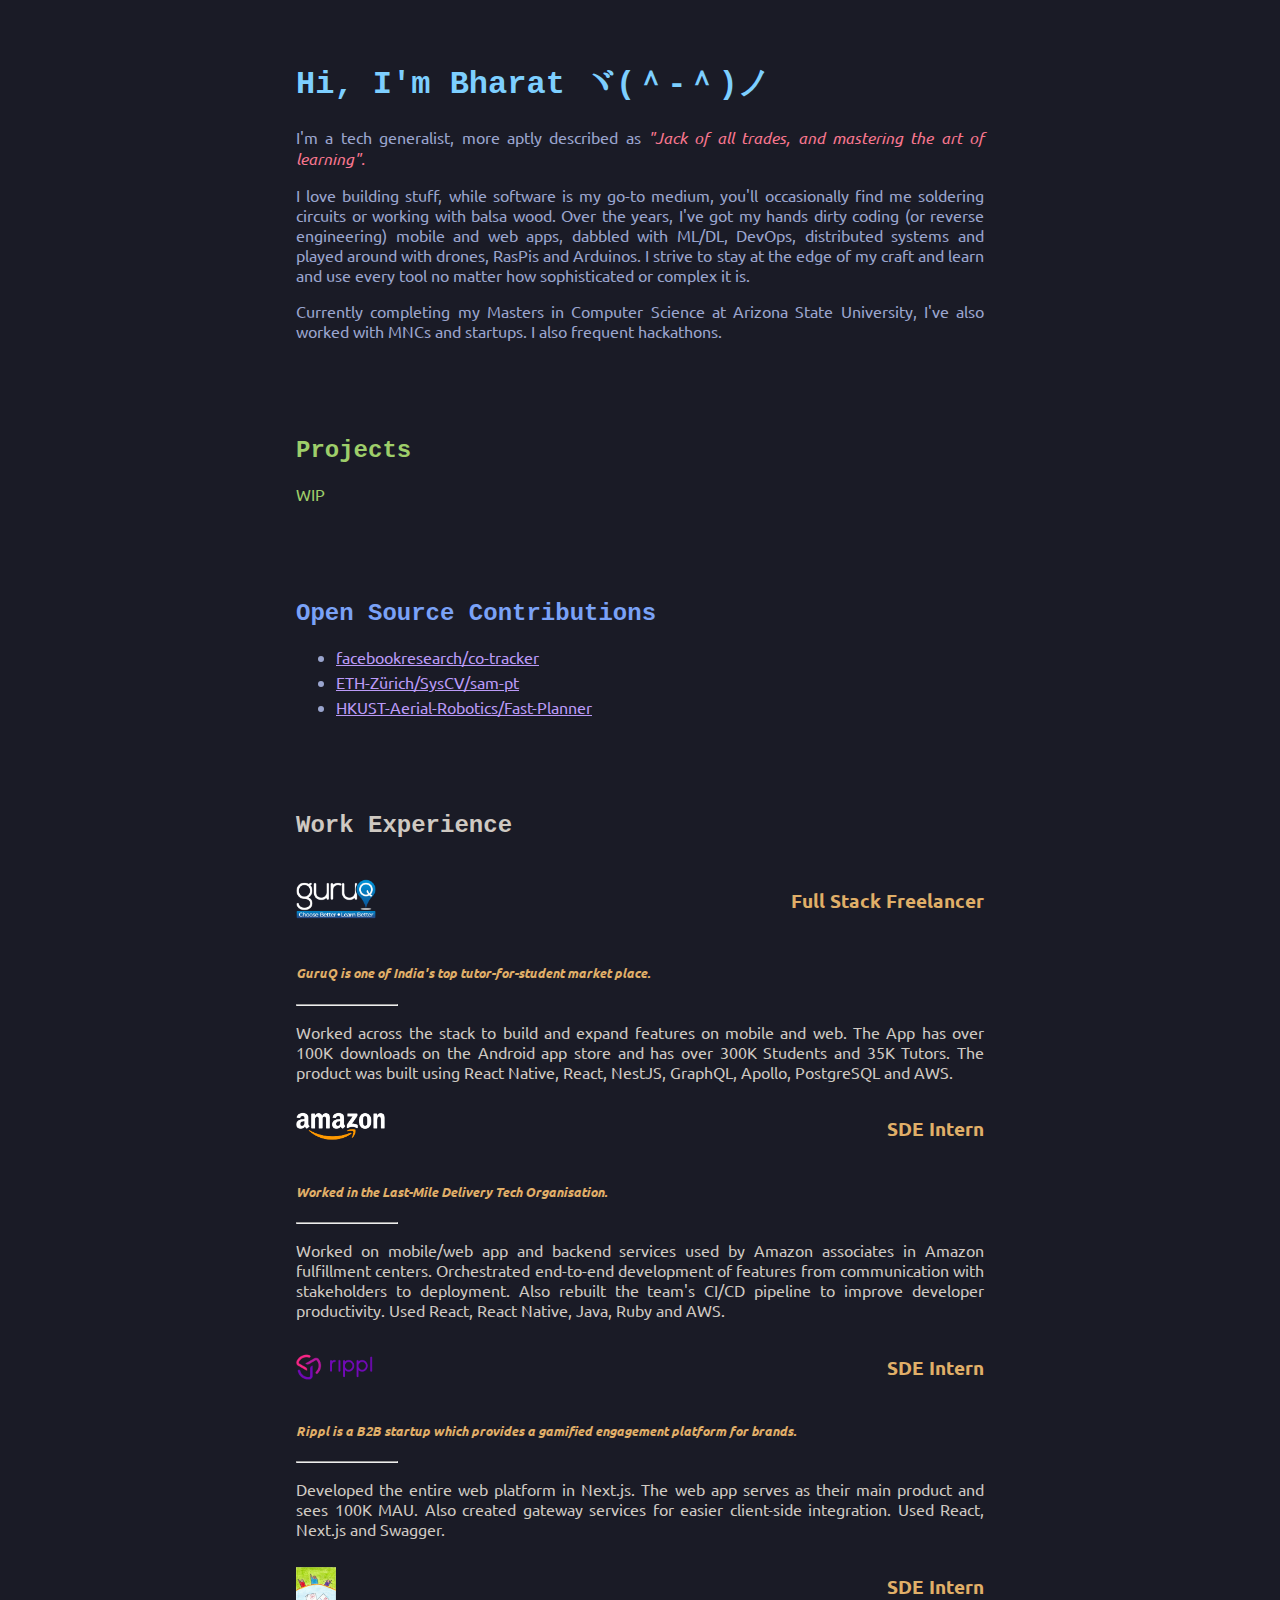
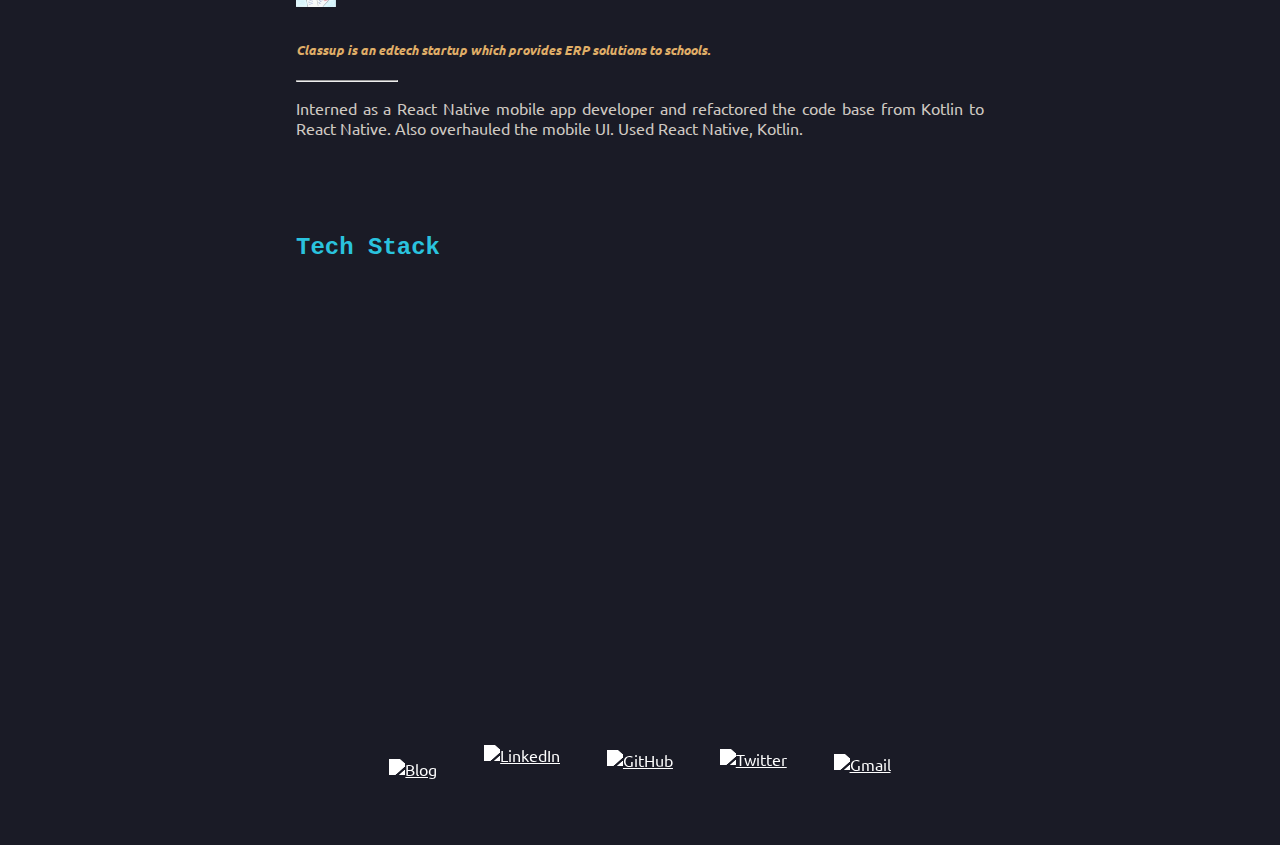
==== index.html @ 5050ff3f "typo fix and favicon" ====
<!DOCTYPE html>
<html>
<meta name="viewport" content="width=device-width, initial-scale=1">

<head>
    <title>Bharat Gupta</title>
    <link href="https://fonts.googleapis.com/css2?family=Ubuntu&display=swap" rel="stylesheet">
    <link rel="stylesheet" type="text/css" href="styles.css">
    <link rel="apple-touch-icon" sizes="180x180" href="/apple-touch-icon.png">
    <link rel="icon" type="image/png" sizes="32x32" href="/favicon-32x32.png">
    <link rel="icon" type="image/png" sizes="16x16" href="/favicon-16x16.png">
    <link rel="manifest" href="/site.webmanifest">
    <meta name="msapplication-TileColor" content="#da532c">
    <meta name="theme-color" content="#ffffff">
</head>

<body>
    <div class="section" id="introduction">
        <h1>Hi, I'm Bharat <span class="responsive-text">ヾ(＾-＾)ノ</span></h1>
        <p>I'm a tech generalist, more aptly described as <em id="quote">"Jack of all trades, and mastering the art of
                learning".</em></p>
        <p>I love building stuff, while software is my go-to medium, you'll occasionally find me soldering circuits or
            working with balsa wood.
            Over the years, I've got my hands dirty coding (or reverse engineering) mobile and web apps, dabbled with
            ML/DL, DevOps, distributed systems and played around with drones, RasPis and Arduinos.
            I strive to stay at the edge of my craft and learn and use every tool no matter how sophisticated or complex
            it is.</p>

        <p>Currently completing my Masters in Computer Science at Arizona State University, I've also worked with MNCs
            and startups. I also frequent hackathons.</p>
    </div>

    <div class="section" id="projects">
        <h2>Projects</h2>
        <!-- Project items here -->
        <p>WIP</p>
        <!-- <section>
            <div class="cards-wrapper">
                <div class="card">MealShare</div>
                <div class="card">Distributed CDN</div>
                <div class="card">Drone Mapping and species Idenitifcation</div>
                <div class="card">C19</div>
                <div class="card">AeroD Website</div>
            </div>
        </section> -->
    </div>

    <div class="section" id="open-source">
        <h2>Open Source Contributions</h2>
        <ul>
            <li><a href="https://github.com/facebookresearch/co-tracker" target="_blank">facebookresearch/co-tracker</a>
            </li>
            <li><a href="https://github.com/SysCV/sam-pt" target="_blank">ETH-Zürich/SysCV/sam-pt</a></li>
            <li><a href="https://github.com/HKUST-Aerial-Robotics/Fast-Planner"
                    target="_blank">HKUST-Aerial-Robotics/Fast-Planner</a></li>
        </ul>
    </div>

    <div class="section" id="workex">
        <h2>Work Experience</h2>

        <div>
            <div class="workex-title">
                <a href="https://www.guruq.in/" target="_blank">
                    <img src="images/guruq.png" alt="GuruQ Logo" style="height: 5em; width: auto;">
                </a>
                <h3 id="guruq">Full Stack Freelancer</h3>
            </div>
            <h5>
                <em>GuruQ is one of India's top tutor-for-student market place.</em>
            </h5>
            <hr>
            <div>
                <p>
                    Worked across the stack to build and expand features on mobile and web. The App has over 100K
                    downloads on the Android app store and has over 300K Students and 35K Tutors.
                    The product was built using React Native, React, NestJS, GraphQL, Apollo, PostgreSQL and AWS.
                </p>
            </div>
        </div>

        <div>
            <div class="workex-title">
                <a href="https://www.amazon.jobs/en/teams/last-mile-org" target="_blank">
                    <img src="images/amazon.png" alt="Amazon Logo" style="height: 2em; width: auto;">
                </a>
                <h3 id="amazon">SDE Intern</h3>
            </div>
            <h5>
                <em>Worked in the Last-Mile Delivery Tech Organisation.</em>
            </h5>
            <hr>
            <div>
                <p>
                    Worked on mobile/web app and backend services used by Amazon associates in Amazon fulfillment
                    centers. Orchestrated
                    end-to-end development of features from communication with stakeholders to deployment. Also rebuilt
                    the
                    team's CI/CD pipeline to improve developer productivity. Used React, React Native, Java, Ruby and
                    AWS.
                </p>
            </div>
        </div>

        <div>
            <div class="workex-title">
                <a href="https://www.rippl.club/" target="_blank">
                    <img src="images/rippl.png" alt="Rippl Logo" style="height: 2em; width: auto;">
                </a>
                <h3 id="rippl">SDE Intern</h3>
            </div>
            <h5>
                <em>Rippl is a B2B startup which provides a gamified engagement platform for brands.</em>
            </h5>
            <hr>
            <div>
                <p>
                    Developed the entire web platform in Next.js. The web app serves as their main product and sees 100K
                    MAU.
                    Also created gateway services for easier client-side integration. Used React, Next.js and Swagger.
                </p>
            </div>
        </div>

        <div>
            <div class="workex-title">
                <img src="images/classup.png" alt="Classup Logo" style="height: 2.5em; width: auto;">
                <h3 id="classup">SDE Intern</h3>
            </div>
            <h5>
                <em>Classup is an edtech startup which provides ERP solutions to schools.</em>
            </h5>
            <hr>
            <div>
                <p>
                    Interned as a React Native mobile app developer and refactored the code base from Kotlin to React
                    Native. Also overhauled the mobile UI.
                    Used React Native, Kotlin.
                </p>
            </div>
        </div>
    </div>

    <div class="section" id="stack">
        <h2>Tech Stack</h2>
        <div class="icons">
            <div class="icon icon--css" data-hue="193" style="--icon: url(https://simpleicons.org/icons/react.svg);">
                <img src="https://simpleicons.org/icons/react.svg" alt="" />
                <canvas></canvas>
            </div>
            <div class="icon icon--css" style="--icon: url(https://simpleicons.org/icons/nextdotjs.svg);">
                <img src="https://simpleicons.org/icons/nextdotjs.svg" alt="" />
                <canvas></canvas>
            </div>
            <div class="icon icon--css" data-hue="213"
                style="--icon: url(https://simpleicons.org/icons/amazonaws.svg);">
                <img src="https://simpleicons.org/icons/amazonaws.svg" alt="" />
                <canvas></canvas>
            </div>
            <div class="icon icon--css" data-hue="319" style="--icon: url(https://simpleicons.org/icons/graphql.svg);">
                <img src="https://simpleicons.org/icons/graphql.svg" alt="" />
                <canvas></canvas>
            </div>
            <div class="icon icon--css" data-hue="346" style="--icon: url(https://simpleicons.org/icons/nestjs.svg);">
                <img src="https://simpleicons.org/icons/nestjs.svg" alt="" />
                <canvas></canvas>
            </div>
        </div>
        <div class="icons">
            <div class="icon icon--css" data-hue="225"
                style="--icon: url(https://simpleicons.org/icons/postgresql.svg);">
                <img src="https://simpleicons.org/icons/postgresql.svg" alt="" />
                <canvas></canvas>
            </div>
            <div class="icon icon--css" data-hue="121" style="--icon: url(https://simpleicons.org/icons/mongodb.svg);">
                <img src="https://simpleicons.org/icons/mongodb.svg" alt="" />
                <canvas></canvas>
            </div>
            <div class="icon icon--css" data-hue="16" style="--icon: url(https://simpleicons.org/icons/postman.svg);">
                <img src="https://simpleicons.org/icons/postman.svg" alt="" />
                <canvas></canvas>
            </div>
            <div class="icon icon--css" data-hue="206" style="--icon: url(https://simpleicons.org/icons/docker.svg);">
                <img src="https://simpleicons.org/icons/docker.svg" alt="" />
                <canvas></canvas>
            </div>
            <div class="icon icon--css" data-hue="9" style="--icon: url(https://simpleicons.org/icons/git.svg);">
                <img src="https://simpleicons.org/icons/git.svg" alt="" />
                <canvas></canvas>
            </div>
        </div>
        <div class="icons">
            <div class="icon icon--css" data-hue="206"
                style="--icon: url(https://simpleicons.org/icons/cplusplus.svg);">
                <img src="https://simpleicons.org/icons/cplusplus.svg" alt="" />
                <canvas></canvas>
            </div>
            <div class="icon icon--css" data-hue="207" style="--icon: url(https://simpleicons.org/icons/python.svg);">
                <img src="https://simpleicons.org/icons/python.svg" alt="" />
                <canvas></canvas>
            </div>
            <div class="icon icon--css" data-hue="53"
                style="--icon: url(https://simpleicons.org/icons/javascript.svg);">
                <img src="https://simpleicons.org/icons/javascript.svg" alt="" />
                <canvas></canvas>
            </div>
            <div class="icon icon--css" data-hue="256" style="--icon: url(https://simpleicons.org/icons/kotlin.svg);">
                <img src="https://simpleicons.org/icons/kotlin.svg" alt="" />
                <canvas></canvas>
            </div>
            <div class="icon icon--css" data-hue="3" style="--icon: url(https://simpleicons.org/icons/ruby.svg);">
                <img src="https://simpleicons.org/icons/ruby.svg" alt="" />
                <canvas></canvas>
            </div>
        </div>
        <div class="icons">
            <div class="icon icon--css" data-hue="102" style="--icon: url(https://simpleicons.org/icons/gnubash.svg);">
                <img src="https://simpleicons.org/icons/gnubash.svg" alt="" />
                <canvas></canvas>
            </div>
            <div class="icon icon--css" data-hue="8" style="--icon: url(https://simpleicons.org/icons/swift.svg);">
                <img src="https://simpleicons.org/icons/swift.svg" alt="" />
                <canvas></canvas>
            </div>
            <div class="icon icon--css" data-hue="92" style="--icon: url(https://simpleicons.org/icons/swagger.svg);">
                <img src="https://simpleicons.org/icons/swagger.svg" alt="" />
                <canvas></canvas>
            </div>
            <div class="icon icon--css" data-hue="252"
                style="--icon: url(https://simpleicons.org/icons/apollographql.svg);">
                <img src="https://simpleicons.org/icons/apollographql.svg" alt="" />
                <canvas></canvas>
            </div>
            <div class="icon icon--css" data-hue="46" style="--icon: url(https://simpleicons.org/icons/linux.svg);">
                <img src="https://simpleicons.org/icons/linux.svg" alt="" />
                <canvas></canvas>
            </div>
        </div>
    </div>

    <div class="socials" id="socials">
        <div class="social-icon">
            <a href="https://drive.google.com/file/d/1GCk-mhj-MO50e5Bshr2pqCt_B9MC5GSj/view?usp=sharing"
                target="_blank">
                <img src="https://simpleicons.org/icons/readdotcv.svg" alt="Blog">
            </a>
        </div>
        <div class="social-icon">
            <a href="https://linkedin.com/in/bharatgupta787" target="_blank">
                <img src="https://simpleicons.org/icons/linkedin.svg" alt="LinkedIn">
            </a>
        </div>
        <div class="social-icon">
            <a href="https://github.com/bharat787" target="_blank">
                <img src="https://simpleicons.org/icons/github.svg" alt="GitHub">
            </a>
        </div>
        <div class="social-icon">
            <a href="https://twitter.com/bgbharat787" target="_blank">
                <img src="https://simpleicons.org/icons/x.svg" alt="Twitter">
            </a>

        </div>
        <div class="social-icon">
            <a href="mailto:contact@bharat-gupta.com" target="_blank">
                <img src="https://simpleicons.org/icons/gmail.svg" alt="Gmail">
            </a>
        </div>
    </div>

    <script type="module" src="./script.js"></script>

</body>

</html>
---- styles.css ----
body {
    font-family: 'Ubuntu', sans-serif;
    color: #1a1b26;
    margin: 0;
    padding: 0 20%;
    background-color: #1a1b26;
}

:root {
    --page-margin: min(0rem, 5vw);
    color: #444;
}

.section {
    padding: 20px;
    margin: 20px;
}

#introduction h1 {
    color: #7dcfff;
}

#introduction p {
    color: #9aa5ce;
    text-align: justify;
}

#quote {
    color: #f7768e
}

#projects h2,
#projects p {
    color: #9ece6a;
}

section {
    display: grid;
    grid-template-columns: var(--page-margin) [center-start] 1fr [center-end] var(--page-margin);

    &>* {
        grid-column: center;
    }
}

.cards-wrapper {
    grid-column: center-start / -1;
    display: grid;
    grid-auto-flow: column;
    gap: 1rem;
    overflow: auto;
    padding-bottom: 1rem;
    padding-right: var(--page-margin);

    .card {
        display: grid;
        place-content: center;
        background-color: #d0f0ee;
        color: #15928A;
        font-size: 1.5rem;
        height: 20rem;
        min-width: 15rem;
        border-radius: 1rem;
    }
}

#open-source h2,
#open-source p {
    color: #7aa2f7;
}

#open-source ul {
    color: #9aa5ce;
}

#open-source li {
    margin-bottom: 5px;
}

#open-source a {
    color: #bb9af7;
}

#open-source a:visited {
    color: orange;
}

#workex h2,
#workex p {
    color: #cfc9c2;
    text-align: justify;

}

#workex h3,
h5 {
    color: #e0af68;
    text-align: justify;

}

.workex-title {
    display: flex;
    flex-direction: row;
    align-items: center;
    justify-content: space-between;
}

#socials {
    display: flex;
    flex-direction: row;
    align-items: center;
    justify-content: space-around
}

#stack h2 {
    color: #2ac3de;
}

h1,
h2 {
    font-family: 'Menlo', monospace;
}

hr {
    width: 100px;
    margin-left: 0;
    /* Add this line to align left */
}

.icons {
    margin-bottom: 10px;
    display: flex;
    justify-content: center;
    align-items: center;
}


.icon {
    width: 96px;
    aspect-ratio: 1;
    position: relative;
    margin: 0 auto
}

.icon :is(img, canvas) {
    position: absolute;
    inset: 0;
}

.icon img {
    filter: contrast(0);
}

.socials {
    display: flex;
    flex-direction: row;
    align-items: center;
    justify-content: space-around;
    padding-left: 90px;
    padding-right: 90px;
    margin: 20px;
}

.social-icon {
    aspect-ratio: 1;
    position: relative;
    margin: 0 auto;
    cursor: pointer;
}

.social-icon img {
    width: 25px;
    /* Control size here */
    height: auto;
    /* Maintain aspect ratio */
    filter: brightness(0) invert(1);
    /* For color inversion */
}


canvas {
    width: 100%;
    height: 100%;
    aspect-ratio: 1;
    -webkit-mask: var(--icon);
    mask: var(--icon);
    opacity: var(--active, 0);
    transition: opacity 0.2s;
}

.icons {
    display: flex;
    gap: 2rem;
}

.icon:hover {
    --active: 1;
}

/* Responsive design */
@media (max-width: 864px) {

    body {
        padding: 0 2%;
    }

    .responsive-text {
        display: block;
    }

    .section {
        margin-top: 10px;
        margin-bottom: 10px;
        margin-left: 5px;
        margin-right: 5px;
        padding: 10px;
    }

    h1 {
        font-size: 26px;

    }

    h2 {
        font-size: 22px;
    }

    h3 {
        font-size: 20px;
    }

    .icon {
        width: 48px;
    }

    #workex h3 {
        text-align: right;

    }

    .social-icon img {
        width: 25px;
        fill: #f6f7fb;
        filter: brightness(0) invert(1);
    }
}

/* Add more styling as needed */
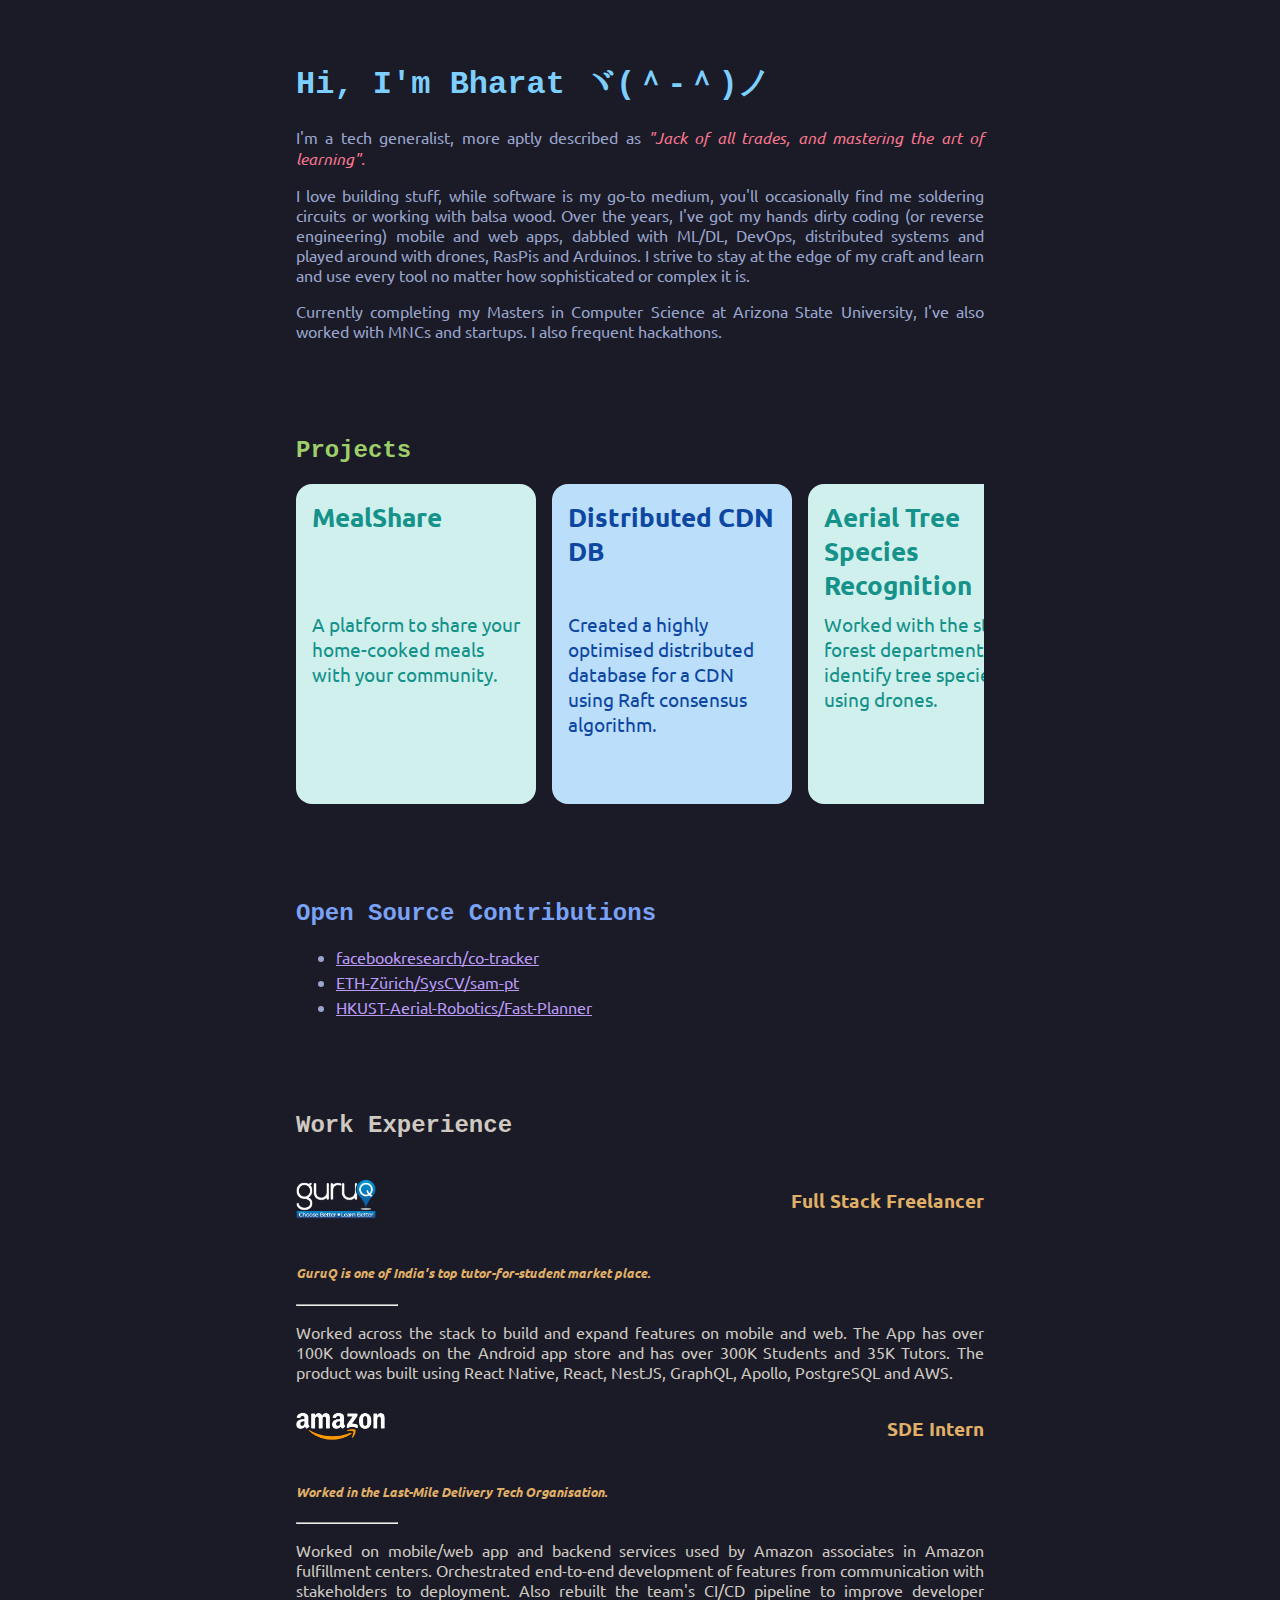
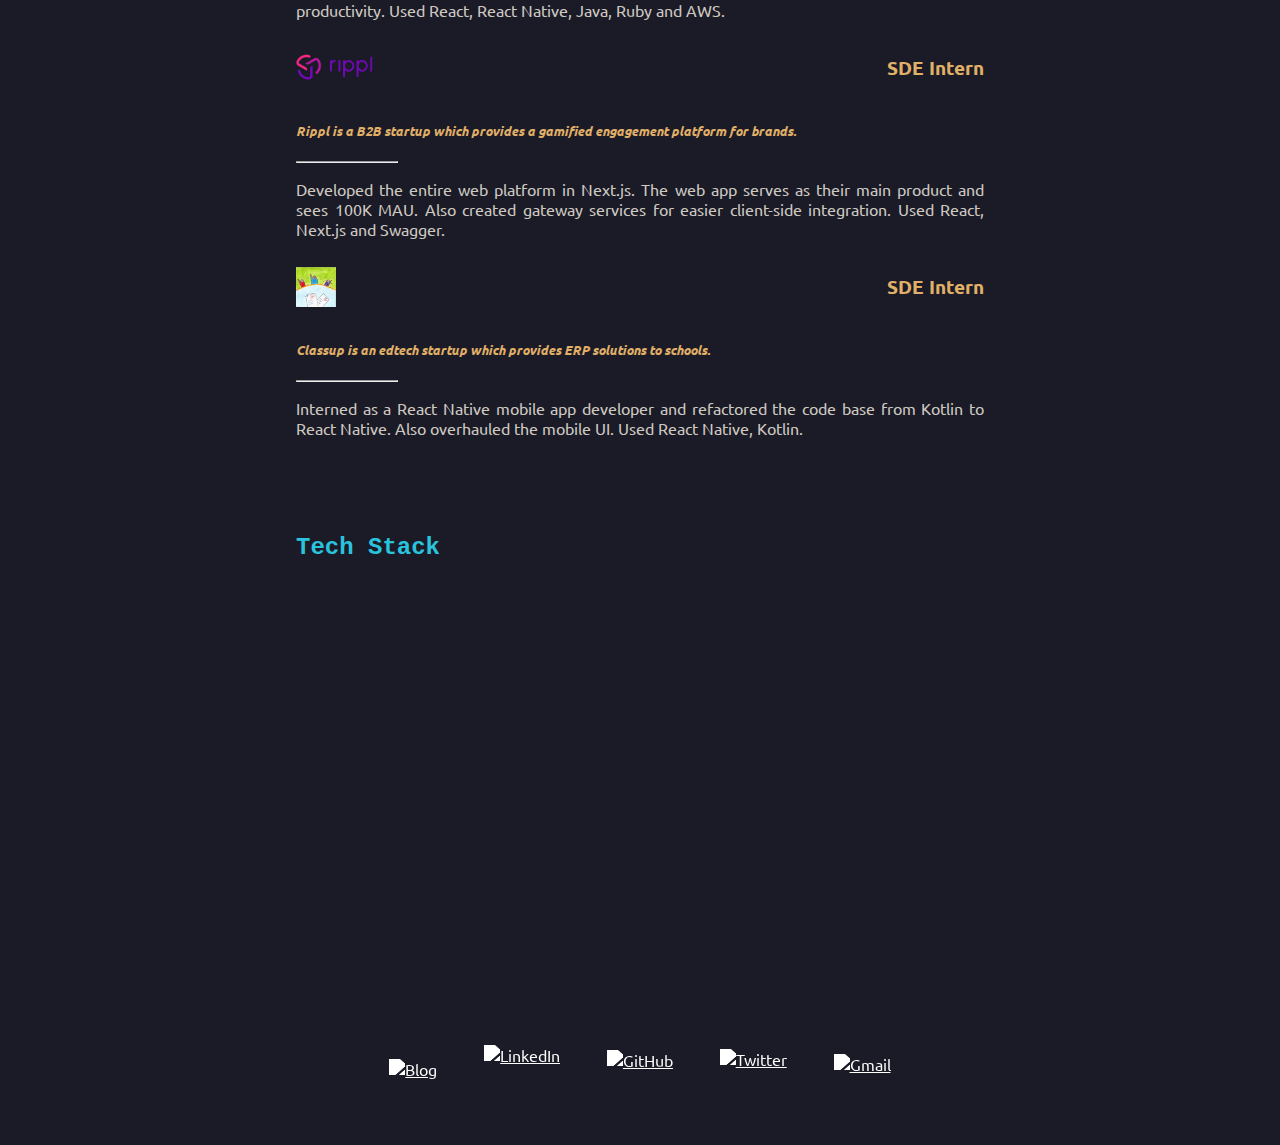
==== commit 9f35f771: "added projects" ====
--- a/index.html
+++ b/index.html
@@ -33,16 +33,76 @@
     <div class="section" id="projects">
         <h2>Projects</h2>
         <!-- Project items here -->
-        <p>WIP</p>
-        <!-- <section>
+        <section>
             <div class="cards-wrapper">
-                <div class="card">MealShare</div>
-                <div class="card">Distributed CDN</div>
-                <div class="card">Drone Mapping and species Idenitifcation</div>
-                <div class="card">C19</div>
-                <div class="card">AeroD Website</div>
-            </div>
-        </section> -->
+                
+                    <div class="card green">
+                        <div class="card-title">
+                            MealShare
+                        </div>
+                        <div class="card-description">
+                            A platform to share your home-cooked meals with your community.
+                        </div>
+                        <div class="card-github">
+                            <a href="https://github.com/bharat787?tab=repositories" target="_blank">
+                                <img src="https://simpleicons.org/icons/github.svg" alt="GitHub">
+                            </a>
+                        </div>
+                    </div>
+                <div class="card blue">
+                    <div class="card-title">
+                        Distributed CDN DB
+                    </div>
+                    <div class="card-description">
+                        Created a highly optimised distributed database for a CDN using Raft consensus algorithm.
+                    </div>
+                    <div class="card-github">
+                        <a href="https://github.com/bharat787/DropTable" target="_blank">
+                            <img src="https://simpleicons.org/icons/github.svg" alt="GitHub">
+                        </a>
+                    </div>
+                </div>
+                <div class="card green">
+                    <div class="card-title">
+                        Aerial Tree Species Recognition
+                    </div>
+                    <div class="card-description">
+                        Worked with the state's forest department to identify tree species using drones.
+                    </div>
+                    <div class="card-github">
+                        <a href="https://github.com/bharat787/ForestDeptProj" target="_blank">
+                            <img src="https://simpleicons.org/icons/github.svg" alt="GitHub">
+                        </a>
+                    </div>
+                </div>
+                <div class="card blue">
+                    <div class="card-title">
+                        C19
+                    </div>
+                    <div class="card-description">
+                        An app and wearable device to help people maintain social distancing, and contact-tracing.
+                    </div>
+                    <div class="card-github">
+                        <a href="https://github.com/bharat787/C19_App" target="_blank">
+                            <img src="https://simpleicons.org/icons/github.svg" alt="GitHub">
+                        </a>
+                    </div>
+                </div>
+                <div class="card green">
+                    <div class="card-title">
+                        AeroD Website
+                    </div>
+                    <div class="card-description">
+                        Made a delightful website for my university's Aerodynamics club.
+                    </div>
+                    <div class="card-github">
+                        <a href="https://github.com/AeroDBPGC/website" target="_blank">
+                            <img src="https://simpleicons.org/icons/github.svg" alt="GitHub">
+                        </a>
+                    </div>
+                </div>
+            </div>
+        </section>
     </div>
 
     <div class="section" id="open-source">
--- a/styles.css
+++ b/styles.css
@@ -51,16 +51,118 @@
     overflow: auto;
     padding-bottom: 1rem;
     padding-right: var(--page-margin);
+    
+    /* &::-webkit-scrollbar {
+        display: none;
+    }
+
+    
+    -ms-overflow-style: none; 
+    scrollbar-width: none;  */
+
+    /* Styles for the scrollbar */
+    &::-webkit-scrollbar {
+        width: 5px; /* Width of the scrollbar */
+        height: 10px;
+    }
+
+    &::-webkit-scrollbar-track {
+        background: #5752521d; /* Color of the scrollbar track */
+        border-radius: 10px;
+    }
+
+    &::-webkit-scrollbar-thumb {
+        background-color: #505151ae; /* Color of the scrollbar thumb */
+        border-radius: 10px; /* Roundness of the scrollbar thumb */
+        border: 2px solid #d7d7d7; /* Creates a border around the scrollbar thumb */
+    }
+
+    &::-webkit-scrollbar-thumb:hover {
+        background: #15928A; /* Color of scrollbar thumb when hovered */
+    }
+
+    a {
+        text-decoration: none;
+    }
 
     .card {
-        display: grid;
-        place-content: center;
+        display: flex;
+        flex-direction: column;
+        /* place-content: center; */
         background-color: #d0f0ee;
         color: #15928A;
         font-size: 1.5rem;
         height: 20rem;
         min-width: 15rem;
         border-radius: 1rem;
+        /* padding: 1rem; */
+
+        .card-title {
+            font-size: 1.6rem;
+            font-weight: bold;
+            margin: 1rem;
+            height: 5rem;
+            transition: height 0.5s;
+        }
+
+        .card-description {
+            font-size: 1.2rem;
+            margin: 1rem;
+        }
+
+        .card-github {
+            width: 2.5rem;
+            height: 2.5rem;
+            align-self: center;
+            opacity: 0; /* Start with fully transparent */
+            visibility: hidden; /* Start with hidden visibility */
+            transition: opacity 0.7s, visibility 0.7s;
+            
+            img {
+                filter: brightness(0) invert(1);
+            }
+        }
+    }
+
+    .card:hover {
+        background-color: #15928A;
+        color: #d0f0ee;
+        transition: 0.5s;
+        min-width: 18rem;
+        .card-title {
+            height: 3.5rem;
+        }
+
+        .card-github {
+            display: block;
+            opacity: 1; /* Make fully visible */
+            visibility: visible;
+            transition-delay: 0.2s;
+        }
+    }
+
+    .card.blue {
+        /* background-color: #0077B6; 
+        color: #d6ecf5;  */
+        color: #0d47a1; 
+        background-color: #bbdefb; 
+    }
+
+    .card.blue:hover {
+        /* color: #0077B6; 
+        background-color: #d6ecf5; */
+        background-color: #0d47a1; 
+        color: #bbdefb;
+    }
+    
+    .card.green {
+        background-color: #d0f0ee; /* Green */
+        color: #15928A; /* White text */
+    }
+    
+    .card.green:hover {
+        color: #d0f0ee; /* Green */
+        background-color: #15928A; /* White text */
     }
 }
 
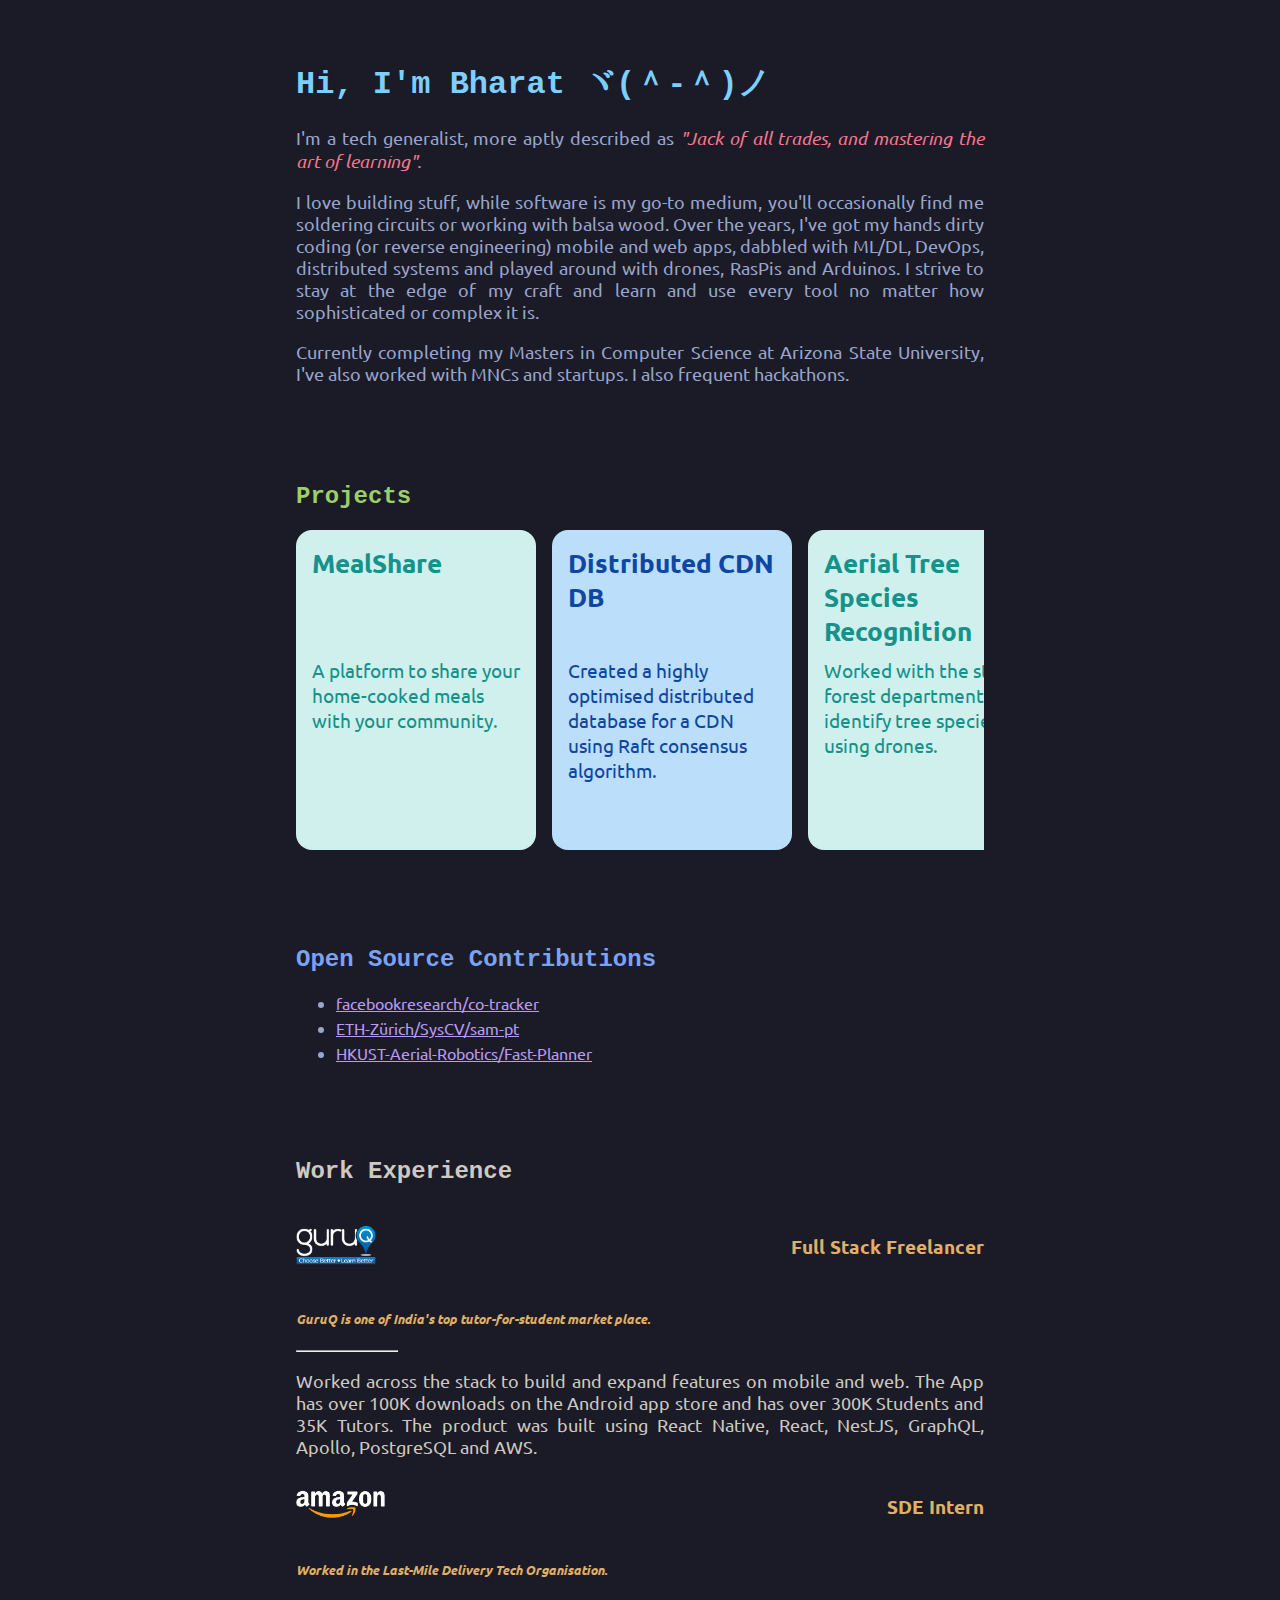
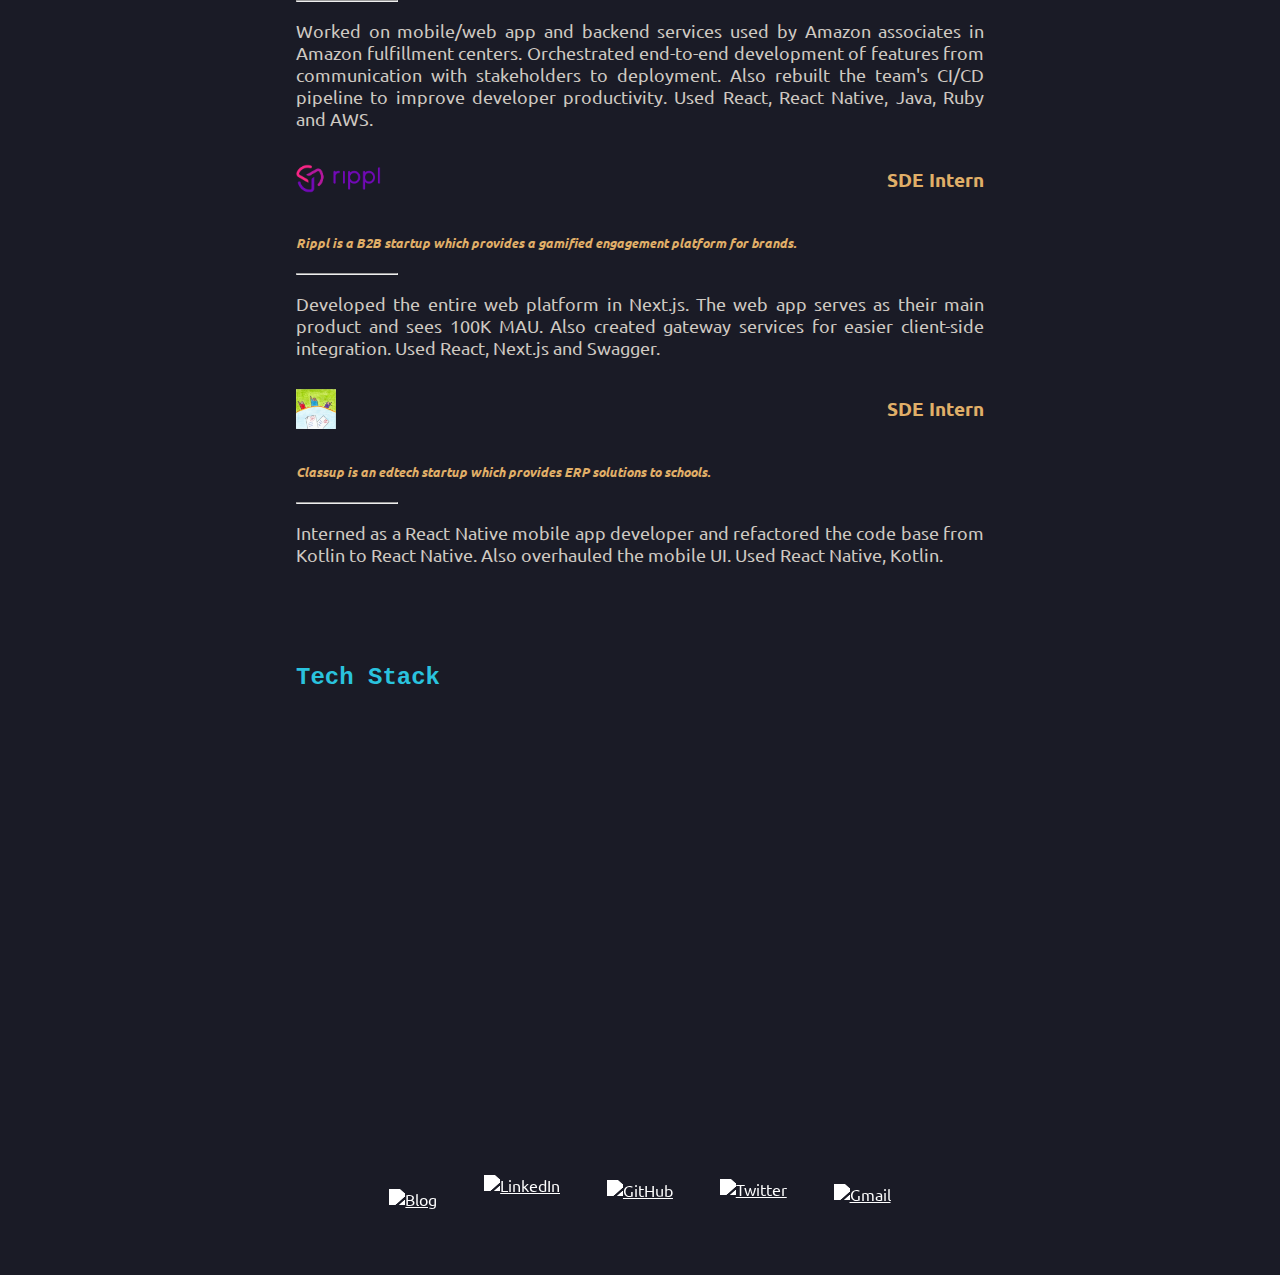
==== commit 2b131c0a: "end card added" ====
--- a/index.html
+++ b/index.html
@@ -44,7 +44,7 @@
                             A platform to share your home-cooked meals with your community.
                         </div>
                         <div class="card-github">
-                            <a href="https://github.com/bharat787?tab=repositories" target="_blank">
+                            <a href="https://github.com/bharat787" target="_blank">
                                 <img src="https://simpleicons.org/icons/github.svg" alt="GitHub">
                             </a>
                         </div>
@@ -97,6 +97,16 @@
                     </div>
                     <div class="card-github">
                         <a href="https://github.com/AeroDBPGC/website" target="_blank">
+                            <img src="https://simpleicons.org/icons/github.svg" alt="GitHub">
+                        </a>
+                    </div>
+                </div>
+                <div class="card end">
+                    <div class="card-title" id="other-projects">
+                        Other Projects
+                    </div>
+                    <div class="card-description" id="other-projects">
+                        <a href="https://github.com/bharat787?tab=repositories" target="_blank">
                             <img src="https://simpleicons.org/icons/github.svg" alt="GitHub">
                         </a>
                     </div>
@@ -165,7 +175,7 @@
         <div>
             <div class="workex-title">
                 <a href="https://www.rippl.club/" target="_blank">
-                    <img src="images/rippl.png" alt="Rippl Logo" style="height: 2em; width: auto;">
+                    <img src="images/rippl.png" alt="Rippl Logo" style="height: 2.2em; width: auto;">
                 </a>
                 <h3 id="rippl">SDE Intern</h3>
             </div>
--- a/styles.css
+++ b/styles.css
@@ -23,6 +23,7 @@
 #introduction p {
     color: #9aa5ce;
     text-align: justify;
+    font-size: large;
 }
 
 #quote {
@@ -32,6 +33,10 @@
 #projects h2,
 #projects p {
     color: #9ece6a;
+}
+
+#projects p {
+    font-size: large;
 }
 
 section {
@@ -110,6 +115,15 @@
             margin: 1rem;
         }
 
+        .card-description#other-projects {
+            display: flex;
+            justify-content: center;
+            img {
+                width: 5rem;
+                height: 5rem;
+                filter: brightness(0) invert(1);
+            }
+        }
         .card-github {
             width: 2.5rem;
             height: 2.5rem;
@@ -129,8 +143,13 @@
         color: #d0f0ee;
         transition: 0.5s;
         min-width: 18rem;
+
         .card-title {
             height: 3.5rem;
+        }
+
+        .card-title#other-projects {
+            height: 5rem;
         }
 
         .card-github {
@@ -141,16 +160,21 @@
         }
     }
 
+    .card.end:hover {
+        min-width: 15rem;
+    }
+
     .card.blue {
-        /* background-color: #0077B6; 
-        color: #d6ecf5;  */
         color: #0d47a1; 
         background-color: #bbdefb; 
     }
 
+    .card.end {
+        background-color: #0d47a1; 
+        color: #bbdefb;
+    }
+
     .card.blue:hover {
-        /* color: #0077B6; 
-        background-color: #d6ecf5; */
         background-color: #0d47a1; 
         color: #bbdefb;
     }
@@ -169,6 +193,12 @@
 #open-source h2,
 #open-source p {
     color: #7aa2f7;
+    /* font-size: large; */
+
+}
+
+#open-source p {
+    font-size: large;
 }
 
 #open-source ul {
@@ -192,6 +222,10 @@
     color: #cfc9c2;
     text-align: justify;
 
+}
+
+#workex p {
+    font-size: large;
 }
 
 #workex h3,
@@ -346,6 +380,16 @@
         fill: #f6f7fb;
         filter: brightness(0) invert(1);
     }
+
+    .card{
+        min-width: 16rem;
+
+        .card-github {
+            display: block;
+            opacity: 1;
+            visibility: visible;
+        }
+    }
 }
 
 /* Add more styling as needed */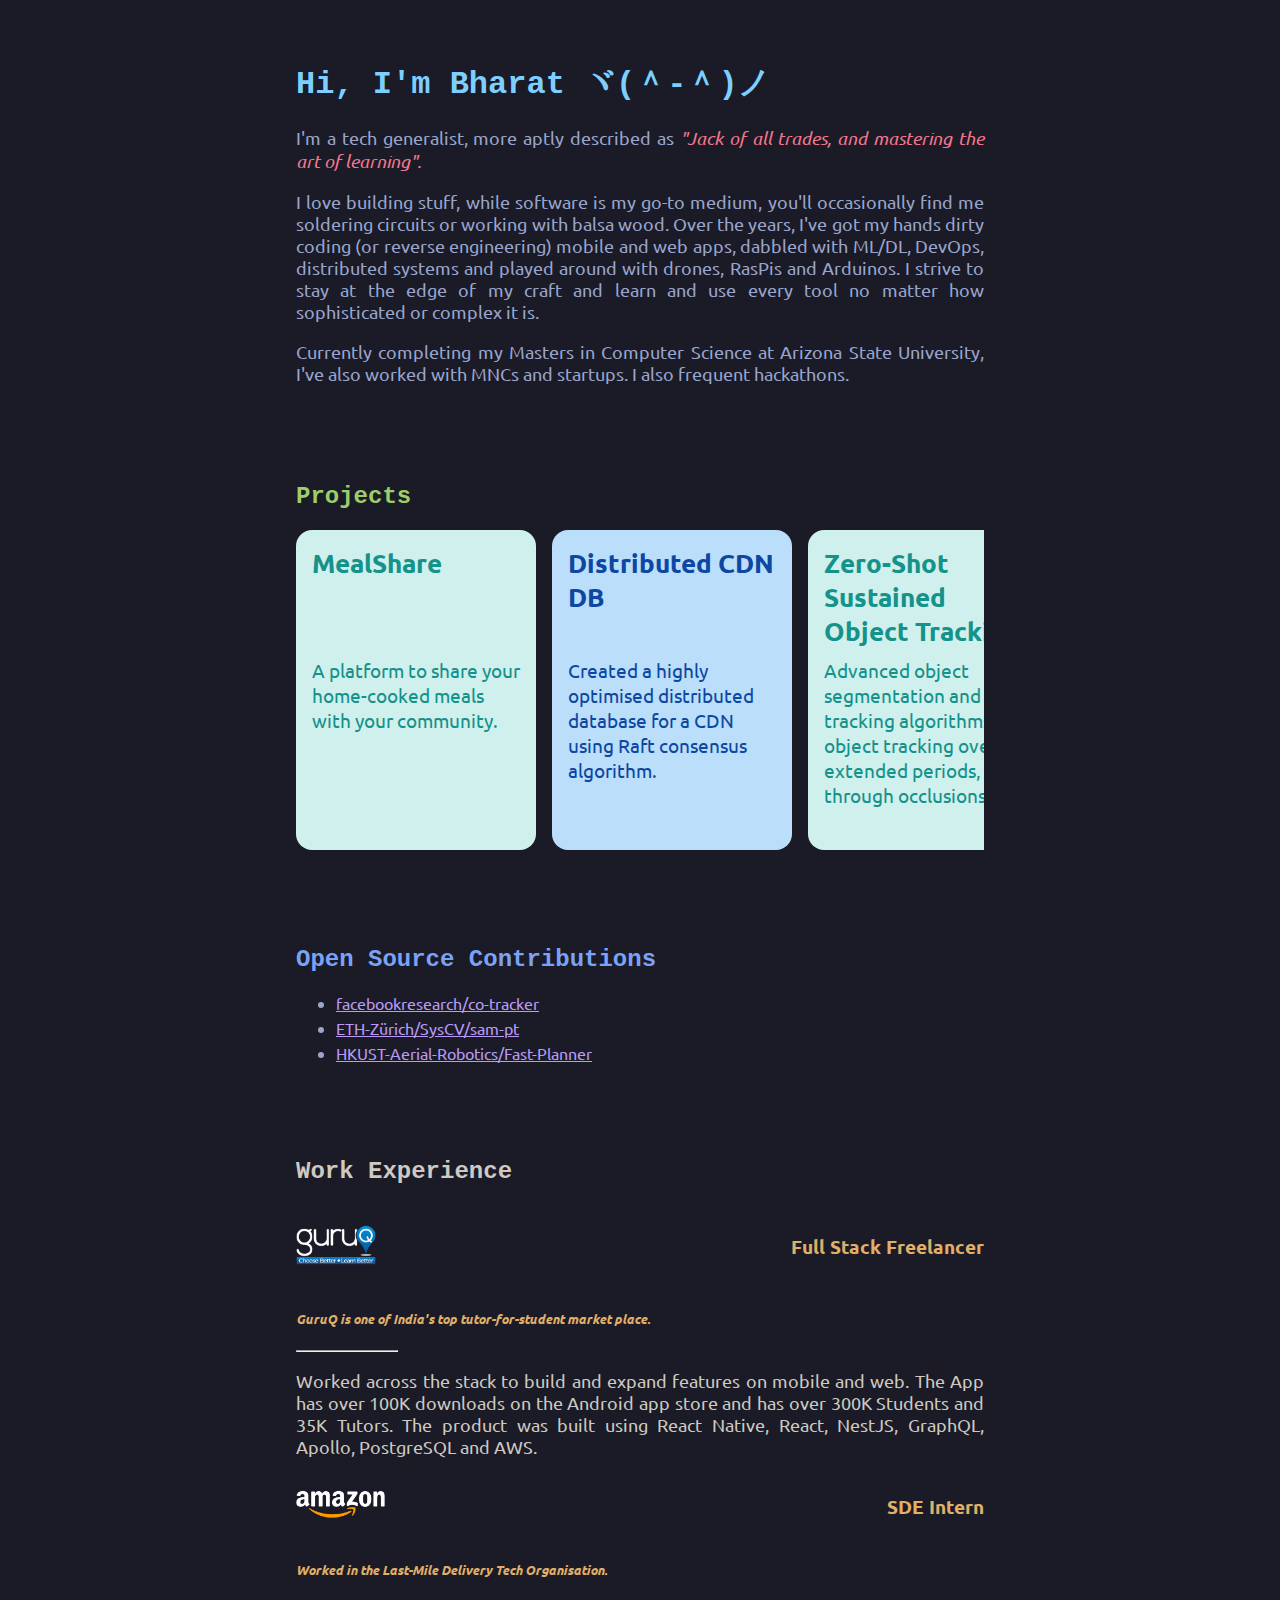
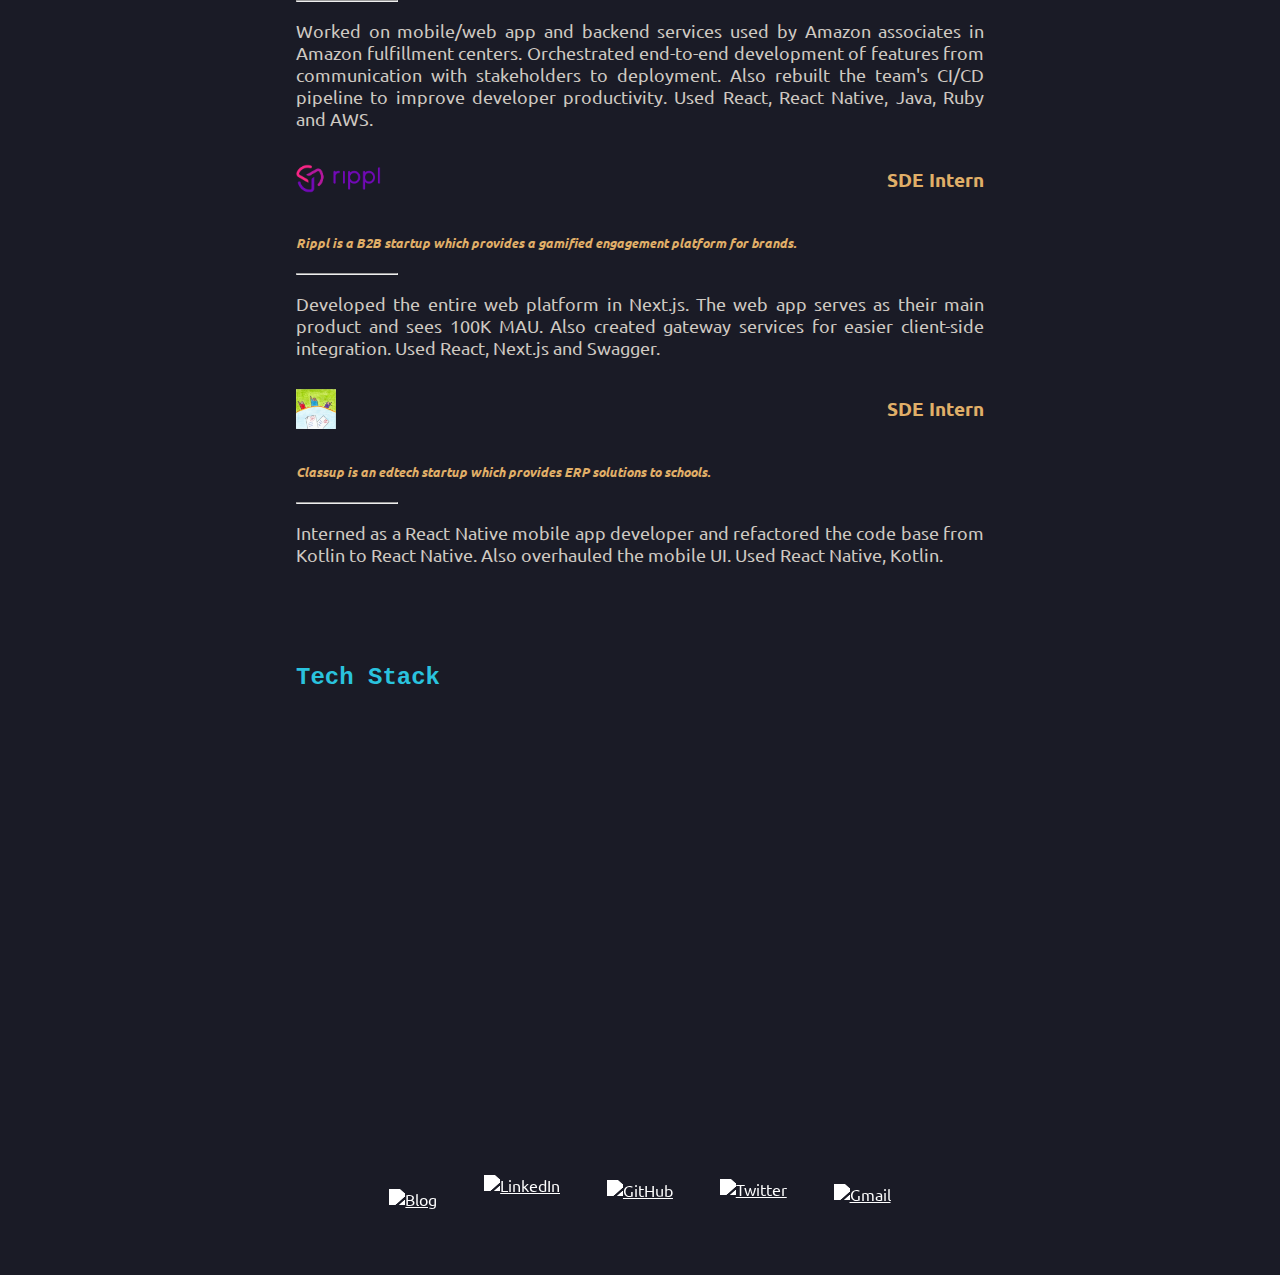
==== commit d693ab8f: "added SAM+XMem project" ====
--- a/index.html
+++ b/index.html
@@ -64,6 +64,19 @@
                 </div>
                 <div class="card green">
                     <div class="card-title">
+                        Zero-Shot Sustained Object Tracking
+                    </div>
+                    <div class="card-description">
+                        Advanced object segmentation and tracking algorithms for object tracking over extended periods, even through occlusions.
+                    </div>
+                    <div class="card-github">
+                        <a href="https://colab.research.google.com/drive/1TgfCmBUY245DzEjExtpk-JFTF7U4OP_-?usp=sharing" target="_blank">
+                            <img src="https://simpleicons.org/icons/googlecolab.svg" alt="GitHub">
+                        </a>
+                    </div>
+                </div>
+                <div class="card blue">
+                    <div class="card-title">
                         Aerial Tree Species Recognition
                     </div>
                     <div class="card-description">
@@ -75,20 +88,20 @@
                         </a>
                     </div>
                 </div>
+                <div class="card green">
+                    <div class="card-title">
+                        C19
+                    </div>
+                    <div class="card-description">
+                        An app and wearable device to help people maintain social distancing, and contact-tracing.
+                    </div>
+                    <div class="card-github">
+                        <a href="https://github.com/bharat787/C19_App" target="_blank">
+                            <img src="https://simpleicons.org/icons/github.svg" alt="GitHub">
+                        </a>
+                    </div>
+                </div>
                 <div class="card blue">
-                    <div class="card-title">
-                        C19
-                    </div>
-                    <div class="card-description">
-                        An app and wearable device to help people maintain social distancing, and contact-tracing.
-                    </div>
-                    <div class="card-github">
-                        <a href="https://github.com/bharat787/C19_App" target="_blank">
-                            <img src="https://simpleicons.org/icons/github.svg" alt="GitHub">
-                        </a>
-                    </div>
-                </div>
-                <div class="card green">
                     <div class="card-title">
                         AeroD Website
                     </div>
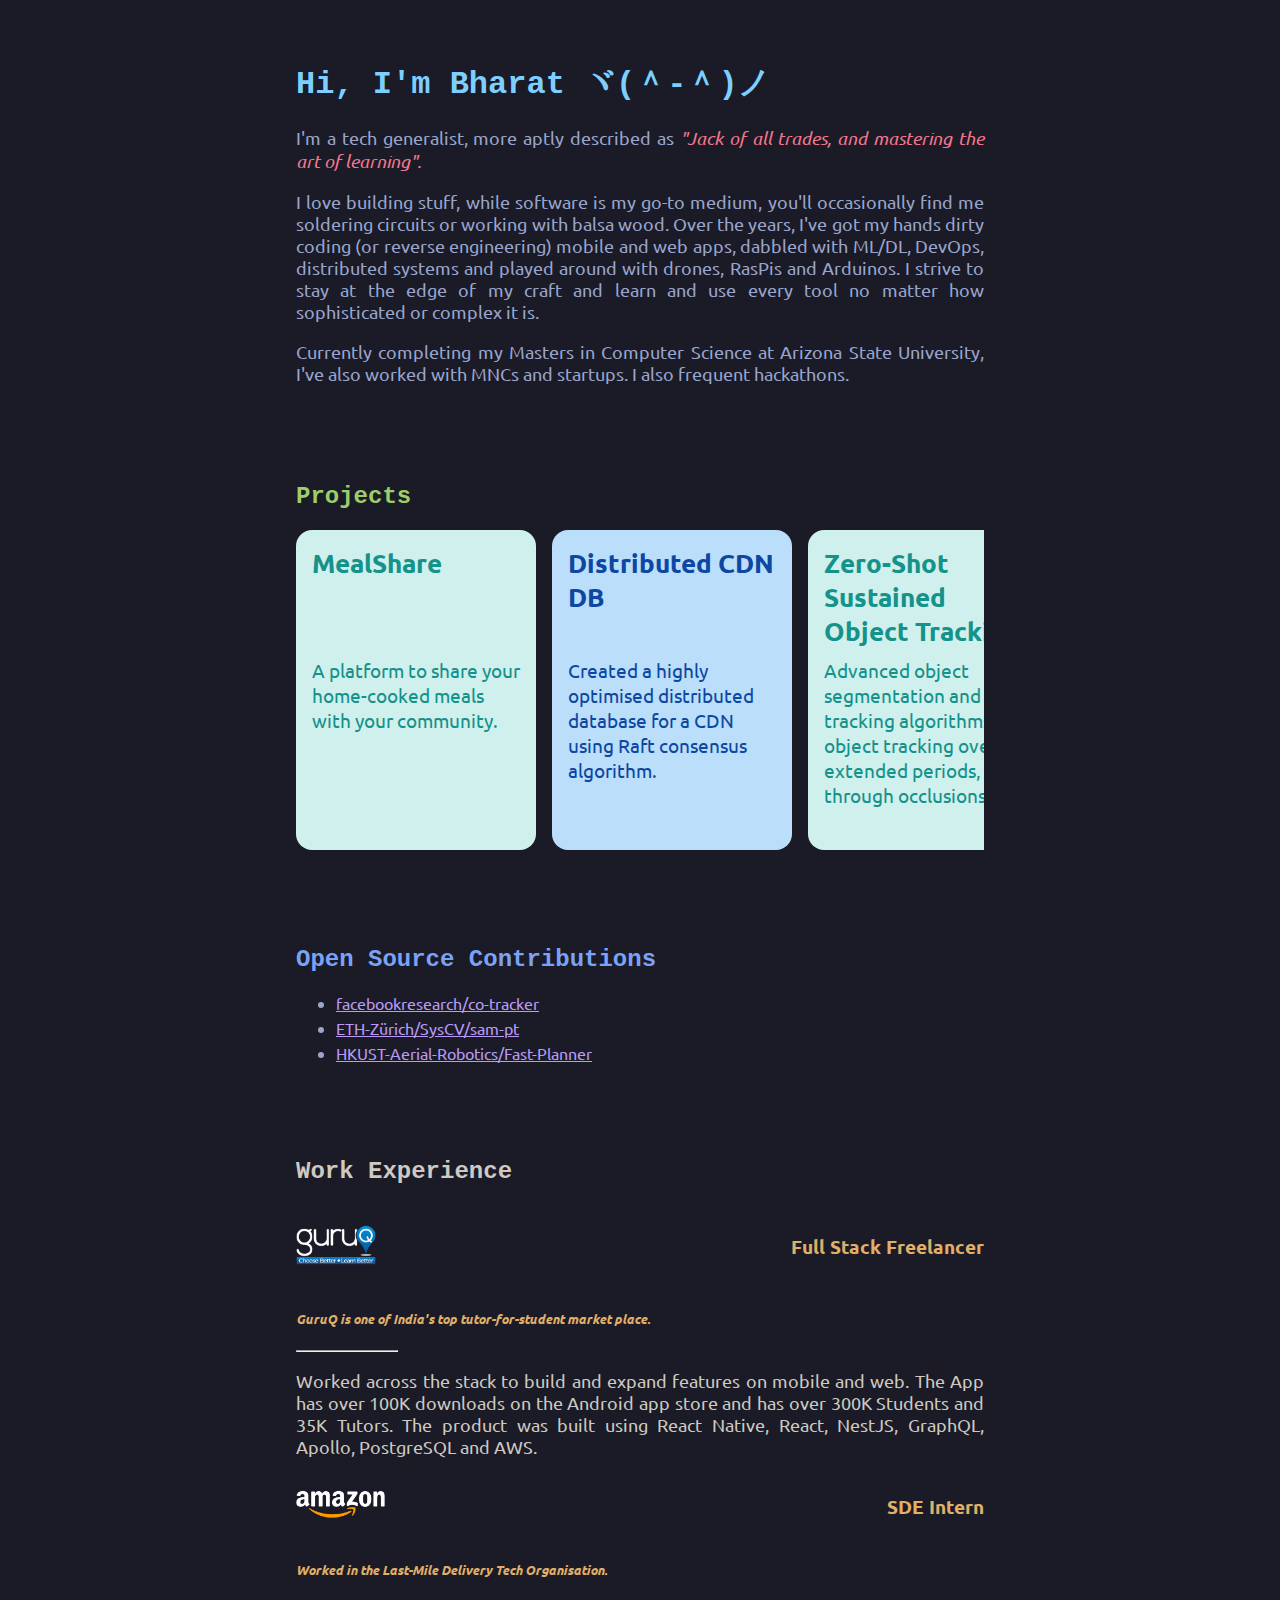
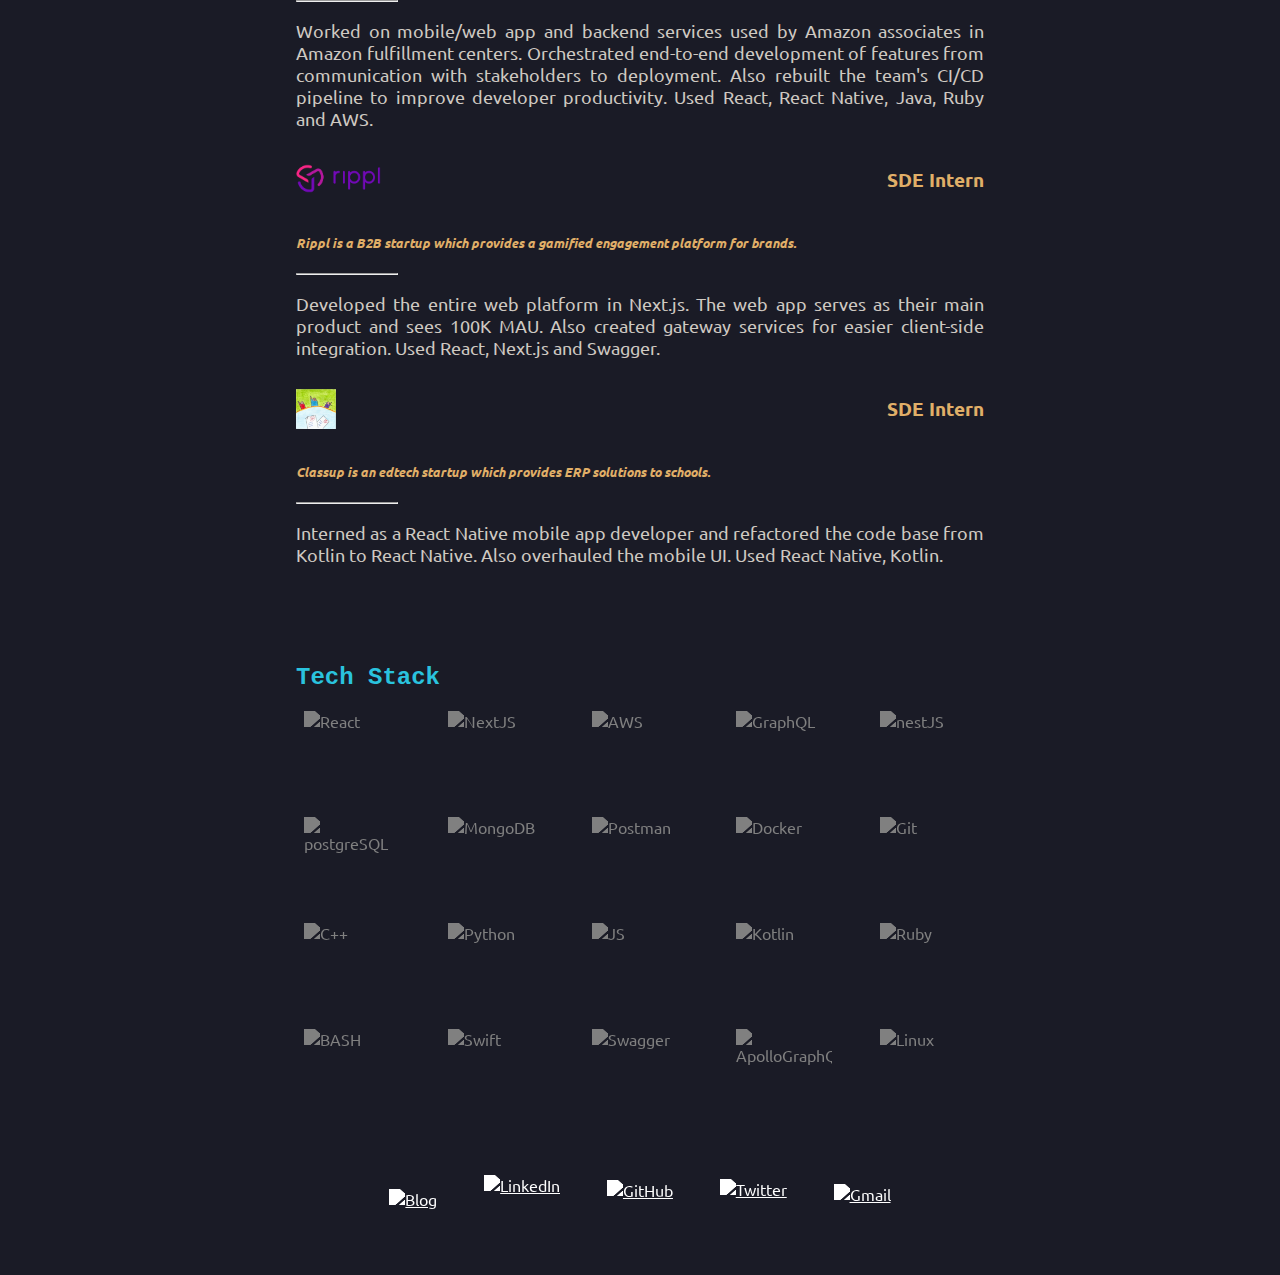
==== commit e680154e: "added img titles" ====
--- a/index.html
+++ b/index.html
@@ -227,95 +227,95 @@
     <div class="section" id="stack">
         <h2>Tech Stack</h2>
         <div class="icons">
-            <div class="icon icon--css" data-hue="193" style="--icon: url(https://simpleicons.org/icons/react.svg);">
-                <img src="https://simpleicons.org/icons/react.svg" alt="" />
-                <canvas></canvas>
-            </div>
-            <div class="icon icon--css" style="--icon: url(https://simpleicons.org/icons/nextdotjs.svg);">
-                <img src="https://simpleicons.org/icons/nextdotjs.svg" alt="" />
+            <div class="icon icon--css" data-hue="193" style="--icon: url(https://simpleicons.org/icons/react.svg);" title="React">
+                <img src="https://simpleicons.org/icons/react.svg" alt="React" />
+                <canvas></canvas>
+            </div>
+            <div class="icon icon--css" style="--icon: url(https://simpleicons.org/icons/nextdotjs.svg);" title="NextJS">
+                <img src="https://simpleicons.org/icons/nextdotjs.svg" alt="NextJS" />
                 <canvas></canvas>
             </div>
             <div class="icon icon--css" data-hue="213"
-                style="--icon: url(https://simpleicons.org/icons/amazonaws.svg);">
-                <img src="https://simpleicons.org/icons/amazonaws.svg" alt="" />
-                <canvas></canvas>
-            </div>
-            <div class="icon icon--css" data-hue="319" style="--icon: url(https://simpleicons.org/icons/graphql.svg);">
-                <img src="https://simpleicons.org/icons/graphql.svg" alt="" />
-                <canvas></canvas>
-            </div>
-            <div class="icon icon--css" data-hue="346" style="--icon: url(https://simpleicons.org/icons/nestjs.svg);">
-                <img src="https://simpleicons.org/icons/nestjs.svg" alt="" />
+                style="--icon: url(https://simpleicons.org/icons/amazonaws.svg);" title="AWS">
+                <img src="https://simpleicons.org/icons/amazonaws.svg" alt="AWS" />
+                <canvas></canvas>
+            </div>
+            <div class="icon icon--css" data-hue="319" style="--icon: url(https://simpleicons.org/icons/graphql.svg);" title="GraphQL">
+                <img src="https://simpleicons.org/icons/graphql.svg" alt="GraphQL" />
+                <canvas></canvas>
+            </div>
+            <div class="icon icon--css" data-hue="346" style="--icon: url(https://simpleicons.org/icons/nestjs.svg);" title="nestJS">
+                <img src="https://simpleicons.org/icons/nestjs.svg" alt="nestJS" />
                 <canvas></canvas>
             </div>
         </div>
         <div class="icons">
             <div class="icon icon--css" data-hue="225"
-                style="--icon: url(https://simpleicons.org/icons/postgresql.svg);">
-                <img src="https://simpleicons.org/icons/postgresql.svg" alt="" />
-                <canvas></canvas>
-            </div>
-            <div class="icon icon--css" data-hue="121" style="--icon: url(https://simpleicons.org/icons/mongodb.svg);">
-                <img src="https://simpleicons.org/icons/mongodb.svg" alt="" />
-                <canvas></canvas>
-            </div>
-            <div class="icon icon--css" data-hue="16" style="--icon: url(https://simpleicons.org/icons/postman.svg);">
-                <img src="https://simpleicons.org/icons/postman.svg" alt="" />
-                <canvas></canvas>
-            </div>
-            <div class="icon icon--css" data-hue="206" style="--icon: url(https://simpleicons.org/icons/docker.svg);">
-                <img src="https://simpleicons.org/icons/docker.svg" alt="" />
-                <canvas></canvas>
-            </div>
-            <div class="icon icon--css" data-hue="9" style="--icon: url(https://simpleicons.org/icons/git.svg);">
-                <img src="https://simpleicons.org/icons/git.svg" alt="" />
+                style="--icon: url(https://simpleicons.org/icons/postgresql.svg);" title="postgreSQL">
+                <img src="https://simpleicons.org/icons/postgresql.svg" alt="postgreSQL" />
+                <canvas></canvas>
+            </div>
+            <div class="icon icon--css" data-hue="121" style="--icon: url(https://simpleicons.org/icons/mongodb.svg);" title="MongoDB">
+                <img src="https://simpleicons.org/icons/mongodb.svg" alt="MongoDB" />
+                <canvas></canvas>
+            </div>
+            <div class="icon icon--css" data-hue="16" style="--icon: url(https://simpleicons.org/icons/postman.svg);" title="Postman">
+                <img src="https://simpleicons.org/icons/postman.svg" alt="Postman" />
+                <canvas></canvas>
+            </div>
+            <div class="icon icon--css" data-hue="206" style="--icon: url(https://simpleicons.org/icons/docker.svg);" title="Docker">
+                <img src="https://simpleicons.org/icons/docker.svg" alt="Docker" />
+                <canvas></canvas>
+            </div>
+            <div class="icon icon--css" data-hue="9" style="--icon: url(https://simpleicons.org/icons/git.svg);" title="Git">
+                <img src="https://simpleicons.org/icons/git.svg" alt="Git" />
                 <canvas></canvas>
             </div>
         </div>
         <div class="icons">
             <div class="icon icon--css" data-hue="206"
-                style="--icon: url(https://simpleicons.org/icons/cplusplus.svg);">
-                <img src="https://simpleicons.org/icons/cplusplus.svg" alt="" />
-                <canvas></canvas>
-            </div>
-            <div class="icon icon--css" data-hue="207" style="--icon: url(https://simpleicons.org/icons/python.svg);">
-                <img src="https://simpleicons.org/icons/python.svg" alt="" />
+                style="--icon: url(https://simpleicons.org/icons/cplusplus.svg);" title="C++">
+                <img src="https://simpleicons.org/icons/cplusplus.svg" alt="C++" />
+                <canvas></canvas>
+            </div>
+            <div class="icon icon--css" data-hue="207" style="--icon: url(https://simpleicons.org/icons/python.svg);" title="Python">
+                <img src="https://simpleicons.org/icons/python.svg" alt="Python" />
                 <canvas></canvas>
             </div>
             <div class="icon icon--css" data-hue="53"
-                style="--icon: url(https://simpleicons.org/icons/javascript.svg);">
-                <img src="https://simpleicons.org/icons/javascript.svg" alt="" />
-                <canvas></canvas>
-            </div>
-            <div class="icon icon--css" data-hue="256" style="--icon: url(https://simpleicons.org/icons/kotlin.svg);">
-                <img src="https://simpleicons.org/icons/kotlin.svg" alt="" />
-                <canvas></canvas>
-            </div>
-            <div class="icon icon--css" data-hue="3" style="--icon: url(https://simpleicons.org/icons/ruby.svg);">
-                <img src="https://simpleicons.org/icons/ruby.svg" alt="" />
+                style="--icon: url(https://simpleicons.org/icons/javascript.svg);" title="JS">
+                <img src="https://simpleicons.org/icons/javascript.svg" alt="JS" />
+                <canvas></canvas>
+            </div>
+            <div class="icon icon--css" data-hue="256" style="--icon: url(https://simpleicons.org/icons/kotlin.svg);" title="Kotlin">
+                <img src="https://simpleicons.org/icons/kotlin.svg" alt="Kotlin" />
+                <canvas></canvas>
+            </div>
+            <div class="icon icon--css" data-hue="3" style="--icon: url(https://simpleicons.org/icons/ruby.svg);" title="Ruby">
+                <img src="https://simpleicons.org/icons/ruby.svg" alt="Ruby" />
                 <canvas></canvas>
             </div>
         </div>
         <div class="icons">
-            <div class="icon icon--css" data-hue="102" style="--icon: url(https://simpleicons.org/icons/gnubash.svg);">
-                <img src="https://simpleicons.org/icons/gnubash.svg" alt="" />
-                <canvas></canvas>
-            </div>
-            <div class="icon icon--css" data-hue="8" style="--icon: url(https://simpleicons.org/icons/swift.svg);">
-                <img src="https://simpleicons.org/icons/swift.svg" alt="" />
-                <canvas></canvas>
-            </div>
-            <div class="icon icon--css" data-hue="92" style="--icon: url(https://simpleicons.org/icons/swagger.svg);">
-                <img src="https://simpleicons.org/icons/swagger.svg" alt="" />
+            <div class="icon icon--css" data-hue="102" style="--icon: url(https://simpleicons.org/icons/gnubash.svg);" title="BASH">
+                <img src="https://simpleicons.org/icons/gnubash.svg" alt="BASH" />
+                <canvas></canvas>
+            </div>
+            <div class="icon icon--css" data-hue="8" style="--icon: url(https://simpleicons.org/icons/swift.svg);" title="Swift">
+                <img src="https://simpleicons.org/icons/swift.svg" alt="Swift" />
+                <canvas></canvas>
+            </div>
+            <div class="icon icon--css" data-hue="92" style="--icon: url(https://simpleicons.org/icons/swagger.svg);" title="Swagger">
+                <img src="https://simpleicons.org/icons/swagger.svg" alt="Swagger" />
                 <canvas></canvas>
             </div>
             <div class="icon icon--css" data-hue="252"
-                style="--icon: url(https://simpleicons.org/icons/apollographql.svg);">
-                <img src="https://simpleicons.org/icons/apollographql.svg" alt="" />
-                <canvas></canvas>
-            </div>
-            <div class="icon icon--css" data-hue="46" style="--icon: url(https://simpleicons.org/icons/linux.svg);">
-                <img src="https://simpleicons.org/icons/linux.svg" alt="" />
+                style="--icon: url(https://simpleicons.org/icons/apollographql.svg);" title="ApolloGraphQL">
+                <img src="https://simpleicons.org/icons/apollographql.svg" alt="ApolloGraphQL" />
+                <canvas></canvas>
+            </div>
+            <div class="icon icon--css" data-hue="46" style="--icon: url(https://simpleicons.org/icons/linux.svg);" title="Linux">
+                <img src="https://simpleicons.org/icons/linux.svg" alt="Linux" />
                 <canvas></canvas>
             </div>
         </div>
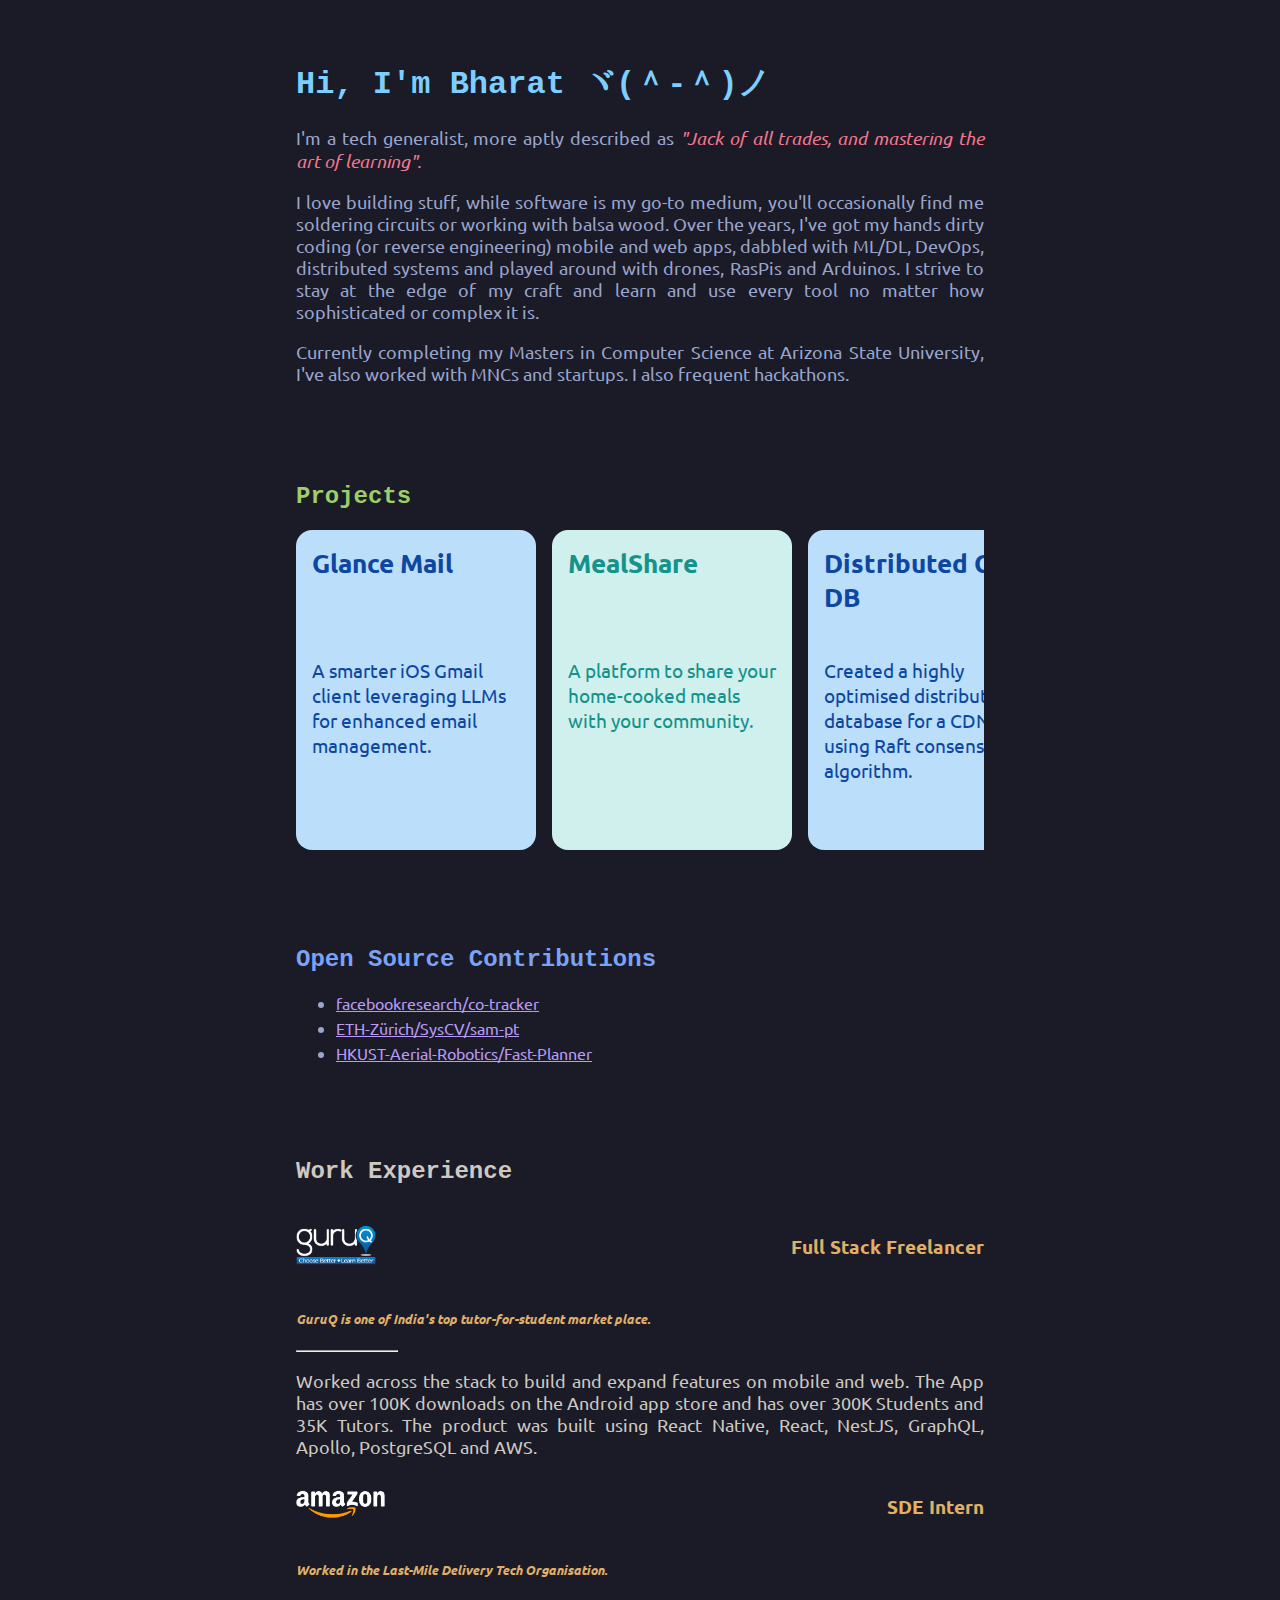
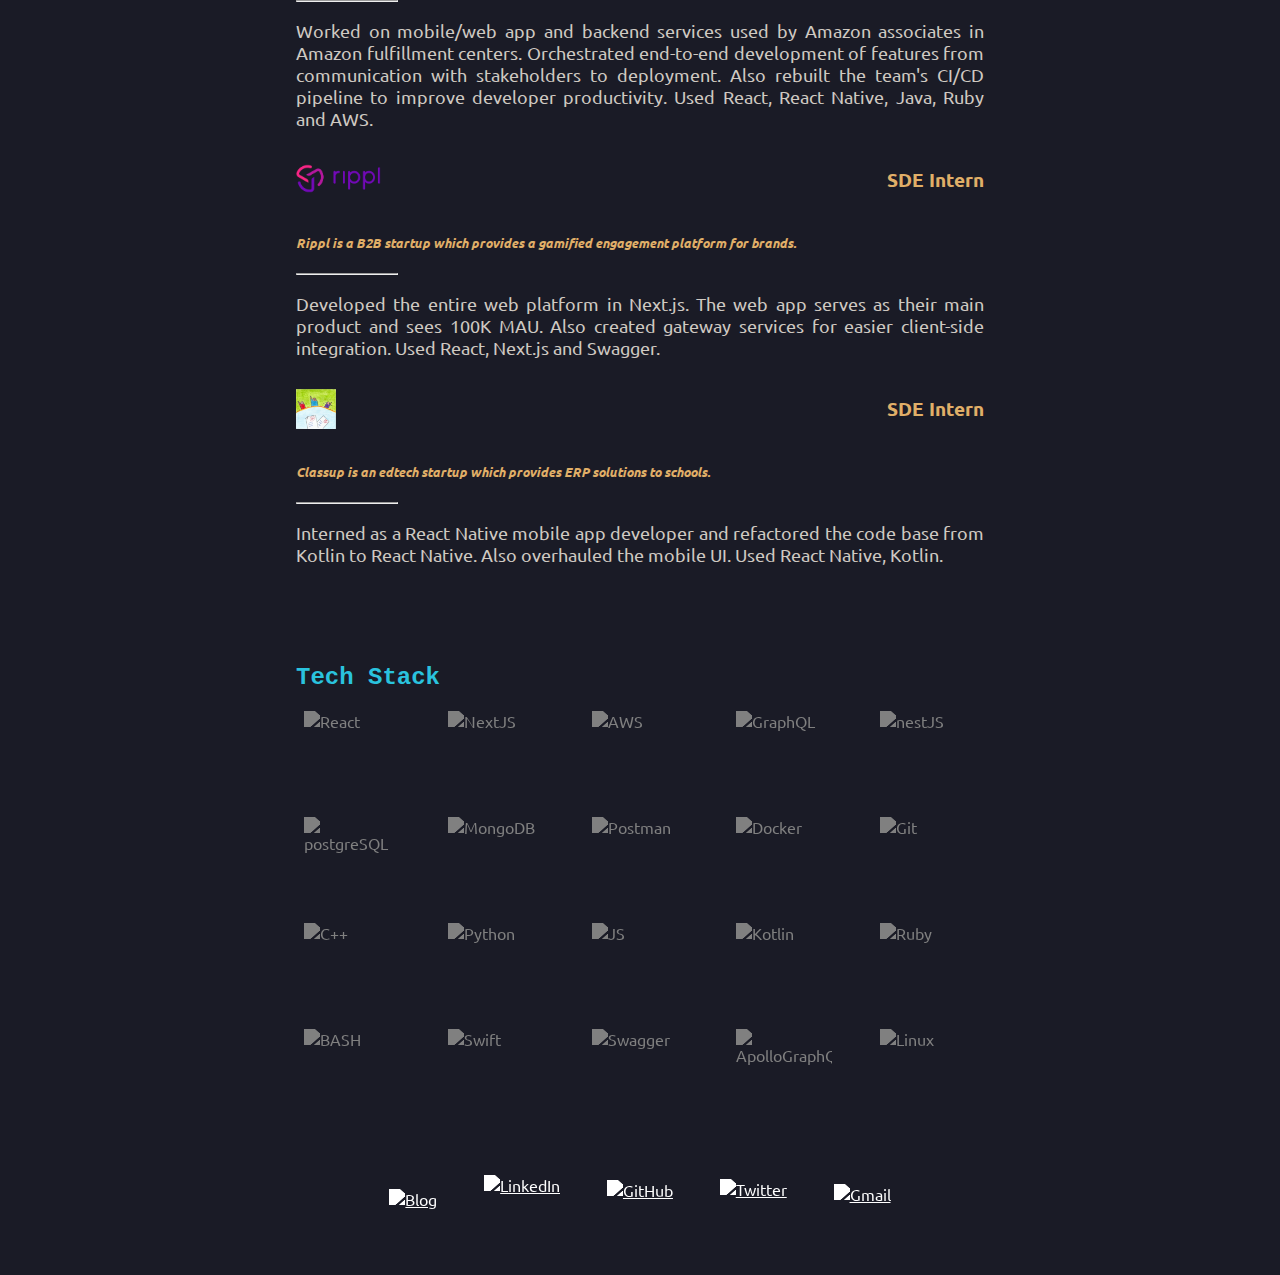
==== commit 45d7a73c: "updated glance mail" ====
--- a/index.html
+++ b/index.html
@@ -1,6 +1,12 @@
 <!DOCTYPE html>
 <html>
 <meta name="viewport" content="width=device-width, initial-scale=1">
+<meta name="description" content="A short and engaging description of the page's content, including relevant keywords.">
+<meta name="author" content="Bharat Gupta">
+<meta name="description"
+    content="Tech generalist and 'Jack of all trades' with a passion for building and learning. Experienced in software development, ML/DL, DevOps, and more. Hands-on with mobile/web apps, drones, and IoT. Masters student in Computer Science at Arizona State University, with experience in both MNCs and startups.">
+<meta name="keywords"
+    content="Bharat Gupta, bharat787, bharat-gupta, bharat-gupta.com, bgbharat787@gmail.com, Bharat Gupta LinkedIn, Bharat Gupta GitHub, Bharat Gupta ASU, Bharat Gupta BITs">
 
 <head>
     <title>Bharat Gupta</title>
@@ -35,22 +41,36 @@
         <!-- Project items here -->
         <section>
             <div class="cards-wrapper">
-                
-                    <div class="card green">
-                        <div class="card-title">
-                            MealShare
-                        </div>
-                        <div class="card-description">
-                            A platform to share your home-cooked meals with your community.
-                        </div>
-                        <div class="card-github">
-                            <a href="https://github.com/bharat787" target="_blank">
-                                <img src="https://simpleicons.org/icons/github.svg" alt="GitHub">
-                            </a>
-                        </div>
-                    </div>
+
                 <div class="card blue">
                     <div class="card-title">
+                        Glance Mail
+                    </div>
+                    <div class="card-description">
+                        A smarter iOS Gmail client leveraging LLMs for enhanced email management.
+                    </div>
+                    <div class="card-github">
+                        <!-- <a href="https://github.com/bharat787/MealShare" target="_blank">
+                            <img src="https://simpleicons.org/icons/github.svg" alt="GitHub">
+                        </a> -->
+                        <div>Beta soon...</div>
+                    </div>
+                </div>
+                <div class="card green">
+                    <div class="card-title">
+                        MealShare
+                    </div>
+                    <div class="card-description">
+                        A platform to share your home-cooked meals with your community.
+                    </div>
+                    <div class="card-github">
+                        <a href="https://github.com/bharat787/MealShare" target="_blank">
+                            <img src="https://simpleicons.org/icons/github.svg" alt="GitHub">
+                        </a>
+                    </div>
+                </div>
+                <div class="card blue">
+                    <div class="card-title">
                         Distributed CDN DB
                     </div>
                     <div class="card-description">
@@ -67,10 +87,12 @@
                         Zero-Shot Sustained Object Tracking
                     </div>
                     <div class="card-description">
-                        Advanced object segmentation and tracking algorithms for object tracking over extended periods, even through occlusions.
-                    </div>
-                    <div class="card-github">
-                        <a href="https://colab.research.google.com/drive/1TgfCmBUY245DzEjExtpk-JFTF7U4OP_-?usp=sharing" target="_blank">
+                        Advanced object segmentation and tracking algorithms for object tracking over extended periods,
+                        even through occlusions.
+                    </div>
+                    <div class="card-github">
+                        <a href="https://colab.research.google.com/drive/1TgfCmBUY245DzEjExtpk-JFTF7U4OP_-?usp=sharing"
+                            target="_blank">
                             <img src="https://simpleicons.org/icons/googlecolab.svg" alt="GitHub">
                         </a>
                     </div>
@@ -227,24 +249,28 @@
     <div class="section" id="stack">
         <h2>Tech Stack</h2>
         <div class="icons">
-            <div class="icon icon--css" data-hue="193" style="--icon: url(https://simpleicons.org/icons/react.svg);" title="React">
+            <div class="icon icon--css" data-hue="193" style="--icon: url(https://simpleicons.org/icons/react.svg);"
+                title="React">
                 <img src="https://simpleicons.org/icons/react.svg" alt="React" />
                 <canvas></canvas>
             </div>
-            <div class="icon icon--css" style="--icon: url(https://simpleicons.org/icons/nextdotjs.svg);" title="NextJS">
+            <div class="icon icon--css" style="--icon: url(https://simpleicons.org/icons/nextdotjs.svg);"
+                title="NextJS">
                 <img src="https://simpleicons.org/icons/nextdotjs.svg" alt="NextJS" />
                 <canvas></canvas>
             </div>
-            <div class="icon icon--css" data-hue="213"
-                style="--icon: url(https://simpleicons.org/icons/amazonaws.svg);" title="AWS">
+            <div class="icon icon--css" data-hue="213" style="--icon: url(https://simpleicons.org/icons/amazonaws.svg);"
+                title="AWS">
                 <img src="https://simpleicons.org/icons/amazonaws.svg" alt="AWS" />
                 <canvas></canvas>
             </div>
-            <div class="icon icon--css" data-hue="319" style="--icon: url(https://simpleicons.org/icons/graphql.svg);" title="GraphQL">
+            <div class="icon icon--css" data-hue="319" style="--icon: url(https://simpleicons.org/icons/graphql.svg);"
+                title="GraphQL">
                 <img src="https://simpleicons.org/icons/graphql.svg" alt="GraphQL" />
                 <canvas></canvas>
             </div>
-            <div class="icon icon--css" data-hue="346" style="--icon: url(https://simpleicons.org/icons/nestjs.svg);" title="nestJS">
+            <div class="icon icon--css" data-hue="346" style="--icon: url(https://simpleicons.org/icons/nestjs.svg);"
+                title="nestJS">
                 <img src="https://simpleicons.org/icons/nestjs.svg" alt="nestJS" />
                 <canvas></canvas>
             </div>
@@ -255,57 +281,67 @@
                 <img src="https://simpleicons.org/icons/postgresql.svg" alt="postgreSQL" />
                 <canvas></canvas>
             </div>
-            <div class="icon icon--css" data-hue="121" style="--icon: url(https://simpleicons.org/icons/mongodb.svg);" title="MongoDB">
+            <div class="icon icon--css" data-hue="121" style="--icon: url(https://simpleicons.org/icons/mongodb.svg);"
+                title="MongoDB">
                 <img src="https://simpleicons.org/icons/mongodb.svg" alt="MongoDB" />
                 <canvas></canvas>
             </div>
-            <div class="icon icon--css" data-hue="16" style="--icon: url(https://simpleicons.org/icons/postman.svg);" title="Postman">
+            <div class="icon icon--css" data-hue="16" style="--icon: url(https://simpleicons.org/icons/postman.svg);"
+                title="Postman">
                 <img src="https://simpleicons.org/icons/postman.svg" alt="Postman" />
                 <canvas></canvas>
             </div>
-            <div class="icon icon--css" data-hue="206" style="--icon: url(https://simpleicons.org/icons/docker.svg);" title="Docker">
+            <div class="icon icon--css" data-hue="206" style="--icon: url(https://simpleicons.org/icons/docker.svg);"
+                title="Docker">
                 <img src="https://simpleicons.org/icons/docker.svg" alt="Docker" />
                 <canvas></canvas>
             </div>
-            <div class="icon icon--css" data-hue="9" style="--icon: url(https://simpleicons.org/icons/git.svg);" title="Git">
+            <div class="icon icon--css" data-hue="9" style="--icon: url(https://simpleicons.org/icons/git.svg);"
+                title="Git">
                 <img src="https://simpleicons.org/icons/git.svg" alt="Git" />
                 <canvas></canvas>
             </div>
         </div>
         <div class="icons">
-            <div class="icon icon--css" data-hue="206"
-                style="--icon: url(https://simpleicons.org/icons/cplusplus.svg);" title="C++">
+            <div class="icon icon--css" data-hue="206" style="--icon: url(https://simpleicons.org/icons/cplusplus.svg);"
+                title="C++">
                 <img src="https://simpleicons.org/icons/cplusplus.svg" alt="C++" />
                 <canvas></canvas>
             </div>
-            <div class="icon icon--css" data-hue="207" style="--icon: url(https://simpleicons.org/icons/python.svg);" title="Python">
+            <div class="icon icon--css" data-hue="207" style="--icon: url(https://simpleicons.org/icons/python.svg);"
+                title="Python">
                 <img src="https://simpleicons.org/icons/python.svg" alt="Python" />
                 <canvas></canvas>
             </div>
-            <div class="icon icon--css" data-hue="53"
-                style="--icon: url(https://simpleicons.org/icons/javascript.svg);" title="JS">
+            <div class="icon icon--css" data-hue="53" style="--icon: url(https://simpleicons.org/icons/javascript.svg);"
+                title="JS">
                 <img src="https://simpleicons.org/icons/javascript.svg" alt="JS" />
                 <canvas></canvas>
             </div>
-            <div class="icon icon--css" data-hue="256" style="--icon: url(https://simpleicons.org/icons/kotlin.svg);" title="Kotlin">
+            <div class="icon icon--css" data-hue="256" style="--icon: url(https://simpleicons.org/icons/kotlin.svg);"
+                title="Kotlin">
                 <img src="https://simpleicons.org/icons/kotlin.svg" alt="Kotlin" />
                 <canvas></canvas>
             </div>
-            <div class="icon icon--css" data-hue="3" style="--icon: url(https://simpleicons.org/icons/ruby.svg);" title="Ruby">
+            <div class="icon icon--css" data-hue="3" style="--icon: url(https://simpleicons.org/icons/ruby.svg);"
+                title="Ruby">
                 <img src="https://simpleicons.org/icons/ruby.svg" alt="Ruby" />
                 <canvas></canvas>
             </div>
         </div>
         <div class="icons">
-            <div class="icon icon--css" data-hue="102" style="--icon: url(https://simpleicons.org/icons/gnubash.svg);" title="BASH">
+            <div class="icon icon--css" data-hue="102" style="--icon: url(https://simpleicons.org/icons/gnubash.svg);"
+                title="BASH">
                 <img src="https://simpleicons.org/icons/gnubash.svg" alt="BASH" />
                 <canvas></canvas>
             </div>
-            <div class="icon icon--css" data-hue="8" style="--icon: url(https://simpleicons.org/icons/swift.svg);" title="Swift">
+            <div class="icon icon--css" data-hue="8" style="--icon: url(https://simpleicons.org/icons/swift.svg);"
+                title="Swift">
                 <img src="https://simpleicons.org/icons/swift.svg" alt="Swift" />
                 <canvas></canvas>
             </div>
-            <div class="icon icon--css" data-hue="92" style="--icon: url(https://simpleicons.org/icons/swagger.svg);" title="Swagger">
+            <div class="icon icon--css" data-hue="92" style="--icon: url(https://simpleicons.org/icons/swagger.svg);"
+                title="Swagger">
                 <img src="https://simpleicons.org/icons/swagger.svg" alt="Swagger" />
                 <canvas></canvas>
             </div>
@@ -314,7 +350,8 @@
                 <img src="https://simpleicons.org/icons/apollographql.svg" alt="ApolloGraphQL" />
                 <canvas></canvas>
             </div>
-            <div class="icon icon--css" data-hue="46" style="--icon: url(https://simpleicons.org/icons/linux.svg);" title="Linux">
+            <div class="icon icon--css" data-hue="46" style="--icon: url(https://simpleicons.org/icons/linux.svg);"
+                title="Linux">
                 <img src="https://simpleicons.org/icons/linux.svg" alt="Linux" />
                 <canvas></canvas>
             </div>
